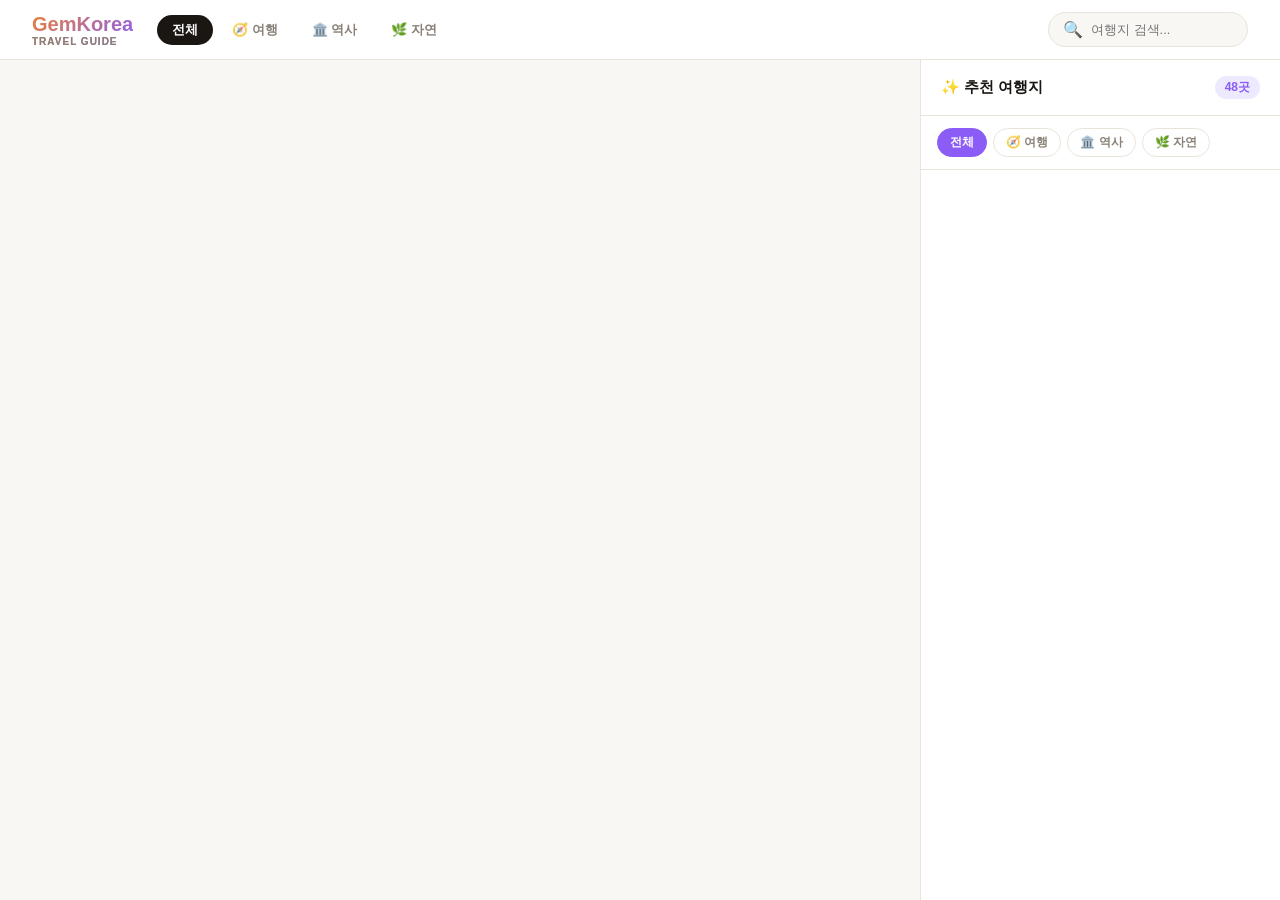
==== index.html @ 758a2bd3 "초기설정" ====
<!DOCTYPE html>
<html lang="ko">
<head>
<meta charset="UTF-8">
<meta name="viewport" content="width=device-width, initial-scale=1.0">
<title>GemKorea — 대한민국 여행 지도</title>
<script type="text/javascript" src="https://oapi.map.naver.com/openapi/v3/maps.js?ncpKeyId=y60jsyh564"></script>
<style>
  :root {
    --bg: #f9f7f4;
    --surface: #ffffff;
    --border: #e8e4dc;
    --text: #1a1612;
    --muted: #8a8278;
    --travel: #e8813a;
    --history: #7c5c3a;
    --nature: #4a8c5c;
    --gem: #8b5cf6;
    --gem-soft: #ede9fe;
  }
  * { margin:0; padding:0; box-sizing:border-box; }
  body { font-family: -apple-system, 'Malgun Gothic', sans-serif; background:var(--bg); color:var(--text); }

  header {
    background:var(--surface); border-bottom:1px solid var(--border);
    padding:0 32px; position:sticky; top:0; z-index:100;
    display:flex; align-items:center; height:60px; gap:24px;
  }
  .logo { font-size:20px; font-weight:900; background:linear-gradient(135deg,#e8813a,#8b5cf6); -webkit-background-clip:text; -webkit-text-fill-color:transparent; flex-shrink:0; }
  .logo span { font-size:10px; color:var(--muted); -webkit-text-fill-color:var(--muted); display:block; letter-spacing:1px; }

  nav { display:flex; gap:4px; }
  .nav-btn { padding:5px 14px; border-radius:20px; border:1px solid transparent; background:none; font-size:13px; font-weight:600; cursor:pointer; color:var(--muted); transition:all 0.15s; }
  .nav-btn:hover { background:var(--bg); color:var(--text); }
  .nav-btn.active { background:var(--text); color:#fff; }

  .search-box { margin-left:auto; display:flex; align-items:center; gap:8px; background:var(--bg); border:1px solid var(--border); border-radius:24px; padding:7px 14px; width:200px; }
  .search-box input { border:none; background:none; outline:none; font-size:13px; width:100%; color:var(--text); }

  .main { display:grid; grid-template-columns:1fr 360px; height:calc(100vh - 60px); }

  /* 지도 */
  #naver-map { width:100%; height:100%; }

  /* 오른쪽 패널 */
  .side-panel { background:var(--surface); border-left:1px solid var(--border); display:flex; flex-direction:column; overflow:hidden; }

  .panel-header { padding:16px 20px; border-bottom:1px solid var(--border); display:flex; align-items:center; justify-content:space-between; flex-shrink:0; }
  .panel-header h3 { font-size:15px; font-weight:900; }
  .count-badge { background:var(--gem-soft); color:var(--gem); font-size:12px; font-weight:700; padding:3px 10px; border-radius:20px; }

  .filter-bar { padding:12px 16px; display:flex; gap:6px; flex-wrap:wrap; border-bottom:1px solid var(--border); flex-shrink:0; }
  .filter-btn { padding:5px 12px; border-radius:20px; border:1px solid var(--border); background:var(--surface); font-size:12px; font-weight:600; cursor:pointer; color:var(--muted); transition:all 0.15s; }
  .filter-btn:hover { border-color:var(--gem); color:var(--gem); }
  .filter-btn.active { background:var(--gem); color:#fff; border-color:var(--gem); }
  .filter-btn.travel.active { background:var(--travel); border-color:var(--travel); }
  .filter-btn.history.active { background:var(--history); border-color:var(--history); }
  .filter-btn.nature.active { background:var(--nature); border-color:var(--nature); }

  .cards-list { overflow-y:auto; flex:1; padding:12px; display:flex; flex-direction:column; gap:10px; }

  .card { background:var(--bg); border:1px solid var(--border); border-radius:12px; padding:12px 14px; cursor:pointer; transition:all 0.15s; display:flex; gap:12px; align-items:flex-start; }
  .card:hover, .card.active { border-color:var(--gem); background:#faf8ff; }
  .card-emoji { font-size:28px; flex-shrink:0; }
  .card-body { flex:1; min-width:0; }
  .card-top { display:flex; align-items:center; gap:6px; margin-bottom:3px; }
  .card-title { font-size:14px; font-weight:900; }
  .card-region { font-size:11px; color:var(--muted); }
  .card-desc { font-size:12px; color:var(--muted); line-height:1.5; margin-bottom:6px; white-space:nowrap; overflow:hidden; text-overflow:ellipsis; }
  .card-tags { display:flex; gap:3px; flex-wrap:wrap; }
  .card-tag { font-size:10px; padding:1px 6px; border-radius:6px; background:var(--surface); color:var(--muted); border:1px solid var(--border); }
  .badge { font-size:10px; font-weight:700; padding:2px 7px; border-radius:8px; }
  .badge.travel { background:rgba(232,129,58,0.15); color:var(--travel); }
  .badge.history { background:rgba(124,92,58,0.15); color:var(--history); }
  .badge.nature { background:rgba(74,140,92,0.15); color:var(--nature); }

  /* 지도 정보창 */
  .map-info { position:absolute; bottom:32px; left:32px; background:var(--surface); border-radius:16px; padding:16px 20px; box-shadow:0 8px 32px rgba(0,0,0,0.15); max-width:300px; z-index:10; display:none; }
  .map-info.show { display:block; }
  .map-info-title { font-size:17px; font-weight:900; margin-bottom:4px; }
  .map-info-region { font-size:12px; color:var(--muted); margin-bottom:8px; }
  .map-info-desc { font-size:13px; line-height:1.6; color:var(--muted); margin-bottom:10px; }
  .map-info-tags { display:flex; gap:4px; flex-wrap:wrap; }
  .map-info-close { position:absolute; top:10px; right:12px; background:none; border:none; font-size:18px; cursor:pointer; color:var(--muted); }
</style>
</head>
<body>

<header>
  <div class="logo">GemKorea <span>TRAVEL GUIDE</span></div>
  <nav>
    <button class="nav-btn active" onclick="filterType('all',this)">전체</button>
    <button class="nav-btn" onclick="filterType('travel',this)">🧭 여행</button>
    <button class="nav-btn" onclick="filterType('history',this)">🏛️ 역사</button>
    <button class="nav-btn" onclick="filterType('nature',this)">🌿 자연</button>
  </nav>
  <div class="search-box">
    <span>🔍</span>
    <input type="text" placeholder="여행지 검색..." oninput="searchPlaces(this.value)">
  </div>
</header>

<div class="main">
  <div style="position:relative;">
    <div id="naver-map"></div>
    <!-- 지도 클릭 정보창 -->
    <div class="map-info" id="map-info">
      <button class="map-info-close" onclick="closeMapInfo()">✕</button>
      <div class="map-info-title" id="info-title"></div>
      <div class="map-info-region" id="info-region"></div>
      <div class="map-info-desc" id="info-desc"></div>
      <div class="map-info-tags" id="info-tags"></div>
    </div>
  </div>

  <div class="side-panel">
    <div class="panel-header">
      <h3>✨ 추천 여행지</h3>
      <span class="count-badge" id="count-badge">0곳</span>
    </div>
    <div class="filter-bar">
      <button class="filter-btn active" onclick="filterType('all',this)">전체</button>
      <button class="filter-btn travel" onclick="filterType('travel',this)">🧭 여행</button>
      <button class="filter-btn history" onclick="filterType('history',this)">🏛️ 역사</button>
      <button class="filter-btn nature" onclick="filterType('nature',this)">🌿 자연</button>
    </div>
    <div class="cards-list" id="cards-list"></div>
  </div>
</div>

<script>
const PLACES = [
  { id:1,  name:'경복궁',        region:'서울', cat:'history', emoji:'🏯', lat:37.5796, lng:126.9770, desc:'조선 왕조의 정궁. 광화문·근정전·경회루가 있는 서울 대표 역사 명소', tags:['궁궐','조선','야경'] },
  { id:2,  name:'북촌 한옥마을', region:'서울', cat:'history', emoji:'🏘️', lat:37.5826, lng:126.9832, desc:'600년 역사의 한옥 골목. 서울 한복판에서 만나는 전통의 미', tags:['한옥','전통','골목'] },
  { id:3,  name:'남산서울타워',  region:'서울', cat:'travel',  emoji:'🗼', lat:37.5512, lng:126.9882, desc:'서울 전경이 한눈에. 야경과 일몰이 아름다운 서울 랜드마크', tags:['야경','전망','데이트'] },
  { id:4,  name:'창덕궁 후원',   region:'서울', cat:'nature',  emoji:'🌳', lat:37.5828, lng:126.9910, desc:'조선 왕실의 비밀 정원. 자연과 건축이 어우러진 유네스코 세계유산', tags:['정원','유네스코','숲'] },
  { id:5,  name:'인사동',        region:'서울', cat:'travel',  emoji:'🎨', lat:37.5742, lng:126.9858, desc:'전통 공예품·갤러리·찻집이 모인 문화 거리', tags:['문화','공예','골목'] },
  { id:6,  name:'수원 화성',     region:'경기', cat:'history', emoji:'🏰', lat:37.2857, lng:127.0135, desc:'조선시대 정조가 쌓은 유네스코 세계유산 성곽', tags:['성곽','유네스코','야경'] },
  { id:7,  name:'남이섬',        region:'경기', cat:'nature',  emoji:'🍁', lat:37.7919, lng:127.5254, desc:'사계절 다른 풍경의 섬. 자전거로 한 바퀴 돌며 힐링', tags:['섬','자연','자전거'] },
  { id:8,  name:'강릉 경포대',   region:'강원', cat:'travel',  emoji:'🌊', lat:37.7969, lng:128.9000, desc:'동해 바다와 호수가 만나는 절경. 일출 명소', tags:['바다','일출','해변'] },
  { id:9,  name:'속초 아바이마을', region:'강원', cat:'travel', emoji:'🐟', lat:38.2057, lng:128.5919, desc:'실향민 정착지의 독특한 감성. 오징어순대로 유명', tags:['항구','맛집','역사'] },
  { id:10, name:'설악산',        region:'강원', cat:'nature',  emoji:'⛰️', lat:38.1196, lng:128.4656, desc:'대한민국 최고의 산. 단풍과 설경이 압도적', tags:['산','단풍','등산'] },
  { id:11, name:'공주 공산성',   region:'충청', cat:'history', emoji:'🏯', lat:36.4600, lng:127.1128, desc:'백제의 숨결이 살아있는 산성. 금강을 내려다보는 전경', tags:['백제','산성','야경'] },
  { id:12, name:'부여 낙화암',   region:'충청', cat:'history', emoji:'🌸', lat:36.3019, lng:126.9199, desc:'백제 멸망의 전설이 깃든 절벽. 백마강과 어우러진 비극의 미', tags:['백제','역사','강변'] },
  { id:13, name:'전주 한옥마을', region:'전라', cat:'history', emoji:'🏘️', lat:35.8153, lng:127.1532, desc:'700여 채의 한옥이 모인 대한민국 최대 한옥 군락', tags:['한옥','전통','맛집'] },
  { id:14, name:'순천만 국가정원', region:'전라', cat:'nature', emoji:'🌿', lat:34.9012, lng:127.4886, desc:'세계 5대 연안습지. 갈대밭과 철새가 어우러짐', tags:['습지','자연','갈대'] },
  { id:15, name:'담양 죽녹원',   region:'전라', cat:'nature',  emoji:'🎋', lat:35.3248, lng:126.9882, desc:'울창한 대나무 숲 산책로. 초록빛 터널 속을 걷는 경험', tags:['대나무','산책','숲'] },
  { id:16, name:'경주 불국사',   region:'경상', cat:'history', emoji:'⛩️', lat:35.7900, lng:129.3316, desc:'신라 최고의 불교 건축물. 유네스코 세계유산', tags:['신라','유네스코','불교'] },
  { id:17, name:'경주 첨성대',   region:'경상', cat:'history', emoji:'🌙', lat:35.8350, lng:129.2194, desc:'동양 최고(最古)의 천문대. 신라의 과학 수준을 보여줌', tags:['신라','별','천문'] },
  { id:18, name:'안동 하회마을', region:'경상', cat:'history', emoji:'🏡', lat:36.5391, lng:128.5195, desc:'600년 전통의 양반 마을. 유네스코 세계유산', tags:['양반','마을','유네스코'] },
  { id:19, name:'부산 감천문화마을', region:'경상', cat:'travel', emoji:'🎨', lat:35.0979, lng:129.0104, desc:'산비탈의 알록달록 마을. 한국의 마추픽추', tags:['마을','벽화','뷰'] },
  { id:20, name:'해운대 해수욕장', region:'경상', cat:'travel', emoji:'🏖️', lat:35.1588, lng:129.1604, desc:'대한민국 최대 해수욕장. 마린시티 야경과 함께', tags:['해변','야경','여름'] },
  { id:21, name:'한라산',        region:'제주', cat:'nature',  emoji:'🌋', lat:33.3617, lng:126.5292, desc:'대한민국 최고봉. 계절마다 다른 얼굴', tags:['산','등산','유네스코'] },
  { id:22, name:'성산일출봉',    region:'제주', cat:'nature',  emoji:'🌅', lat:33.4581, lng:126.9425, desc:'바다에서 솟아오른 기암절벽. 일출 명소', tags:['일출','해안','유네스코'] },
  { id:23, name:'협재해수욕장',  region:'제주', cat:'travel',  emoji:'🏝️', lat:33.3940, lng:126.2394, desc:'에메랄드빛 바다. 제주 서쪽 대표 해변', tags:['해변','에메랄드','여름'] },
  { id:24, name:'올레길',        region:'제주', cat:'nature',  emoji:'🚶', lat:33.2500, lng:126.5600, desc:'제주 해안을 따라 걷는 도보 여행길 437km', tags:['걷기','해안','힐링'] },

  // 서울 추가
  { id:25, name:'덕수궁 돌담길',  region:'서울', cat:'history', emoji:'🍂', lat:37.5657, lng:126.9749, desc:'가을이면 단풍으로 물드는 아름다운 돌담 산책로. 대한제국의 흔적', tags:['산책','단풍','궁궐'] },
  { id:26, name:'서울 성곽길',    region:'서울', cat:'history', emoji:'🧱', lat:37.5827, lng:126.9943, desc:'조선 한양 도성을 따라 걷는 둘레길. 낙산·인왕산·남산 구간', tags:['성곽','둘레길','야경'] },
  { id:27, name:'광화문 광장',    region:'서울', cat:'history', emoji:'🏛️', lat:37.5759, lng:126.9769, desc:'이순신·세종대왕 동상이 있는 서울의 심장부', tags:['광장','역사','랜드마크'] },

  // 경기 추가
  { id:28, name:'남한산성',       region:'경기', cat:'history', emoji:'🏰', lat:37.4794, lng:127.1761, desc:'병자호란의 역사가 담긴 산성. 유네스코 세계유산. 숲길이 아름다움', tags:['성곽','유네스코','역사'] },
  { id:29, name:'양평 두물머리',  region:'경기', cat:'nature',  emoji:'🌅', lat:37.5298, lng:127.3618, desc:'북한강과 남한강이 만나는 지점. 물안개와 일출이 장관', tags:['일출','강','사진명소'] },
  { id:30, name:'용인 한국민속촌',region:'경기', cat:'history', emoji:'🏡', lat:37.2394, lng:127.1218, desc:'조선시대 생활상을 재현한 민속 테마파크. 전통 공예 체험 가능', tags:['전통','조선','체험'] },

  // 강원 추가
  { id:31, name:'평창 오대산',    region:'강원', cat:'nature',  emoji:'🌲', lat:37.7947, lng:128.5437, desc:'월정사 전나무숲길이 유명. 겨울 설경이 압도적인 국립공원', tags:['숲','사찰','설경'] },
  { id:32, name:'삼척 환선굴',    region:'강원', cat:'nature',  emoji:'🕳️', lat:37.1878, lng:129.0203, desc:'국내 최대 석회암 동굴. 억만 년의 신비를 간직한 지하 세계', tags:['동굴','신비','자연'] },
  { id:33, name:'강화도',         region:'경기', cat:'history', emoji:'⛩️', lat:37.7469, lng:126.4875, desc:'단군이 하늘에 제사를 지낸 마니산. 고려 팔만대장경 보존지. 역사의 섬', tags:['단군','역사','섬'] },

  // 충청 추가
  { id:34, name:'단양 도담삼봉',  region:'충청', cat:'nature',  emoji:'🪨', lat:36.9851, lng:128.3624, desc:'남한강 한가운데 솟아오른 기암삼봉. 퇴계 이황이 사랑한 절경', tags:['기암','강','퇴계'] },
  { id:35, name:'충주 수안보온천', region:'충청', cat:'travel',  emoji:'♨️', lat:36.8234, lng:128.0978, desc:'한국 최초의 자연 온천. 알칼리성 약알칼리 온천수로 유명', tags:['온천','힐링','휴식'] },
  { id:36, name:'해인사 장경판전', region:'경상', cat:'history', emoji:'📚', lat:35.7998, lng:128.1054, desc:'팔만대장경을 보관하는 고려시대 건물. 과학적 설계로 800년간 보존', tags:['팔만대장경','고려','유네스코'] },

  // 전라 추가
  { id:37, name:'보성 녹차밭',    region:'전라', cat:'nature',  emoji:'🍵', lat:34.7720, lng:127.0804, desc:'끝없이 펼쳐지는 초록 녹차밭. 새벽 안개 속 풍경이 몽환적', tags:['녹차','안개','힐링'] },
  { id:38, name:'고창 선운사',    region:'전라', cat:'nature',  emoji:'🌸', lat:35.4792, lng:126.5867, desc:'봄이면 동백꽃이 붉게 물드는 천년 고찰. 선운산 도립공원 안', tags:['사찰','동백','천년'] },
  { id:39, name:'여수 돌산도',    region:'전라', cat:'travel',  emoji:'🌉', lat:34.7604, lng:127.6622, desc:'돌산대교 야경과 거북선대교가 아름다운 항구 도시', tags:['야경','항구','다리'] },
  { id:40, name:'진도 운림산방',  region:'전라', cat:'history', emoji:'🎨', lat:34.4281, lng:126.2826, desc:'조선 최고의 화가 소치 허련의 화실. 연못과 배롱나무가 아름다운 정원', tags:['화가','정원','전통'] },

  // 경상 추가
  { id:41, name:'양동마을',       region:'경상', cat:'history', emoji:'🏡', lat:35.9156, lng:129.2225, desc:'500년 된 경주 손씨·여강 이씨 씨족마을. 하회마을과 함께 유네스코 세계유산', tags:['한옥','유네스코','씨족마을'] },
  { id:42, name:'통영 한산도',    region:'경상', cat:'history', emoji:'⚓', lat:34.8219, lng:128.4819, desc:'이순신 장군이 왜군을 물리친 한산대첩의 현장. 제승당이 있는 섬', tags:['이순신','임진왜란','역사'] },
  { id:43, name:'밀양 얼음골',    region:'경상', cat:'nature',  emoji:'❄️', lat:35.5392, lng:128.9726, desc:'여름에 얼음이 어는 신비의 계곡. 천연기념물', tags:['얼음','신비','여름'] },
  { id:44, name:'군위 사유원',    region:'경상', cat:'nature',  emoji:'🌿', lat:36.2312, lng:128.6923, desc:'자연 속 예술 공간. 수목원·조각·건축이 하나로 어우러진 힐링 명소', tags:['수목원','예술','힐링'] },
  { id:45, name:'고성 공룡발자국', region:'경상', cat:'history', emoji:'🦕', lat:34.9778, lng:128.3219, desc:'세계 최대 공룡발자국 화석 산지. 1억 년 전 공룡의 흔적', tags:['공룡','화석','신비'] },

  // 제주 추가
  { id:46, name:'우도',           region:'제주', cat:'travel',  emoji:'🏝️', lat:33.5016, lng:126.9516, desc:'소가 누운 모습을 닮은 제주 부속섬. 땅콩아이스크림과 에메랄드 바다', tags:['섬','바다','자전거'] },
  { id:47, name:'산방산',         region:'제주', cat:'nature',  emoji:'🌋', lat:33.2403, lng:126.3133, desc:'바다 위로 솟은 종 모양의 화산. 용머리해안과 함께 절경', tags:['화산','바다','절경'] },
  { id:48, name:'비자림',         region:'제주', cat:'nature',  emoji:'🌲', lat:33.4916, lng:126.8094, desc:'500~800년 된 비자나무 2800그루. 신비로운 숲 터널', tags:['숲','비자나무','산책'] },
];

let currentType = 'all';
let searchQuery = '';
let map, markers = [], activeCard = null;

const catColor = { travel:'#e8813a', history:'#7c5c3a', nature:'#4a8c5c' };
const catLabel = { travel:'여행', history:'역사', nature:'자연' };

// 네이버 지도 초기화
window.onload = function() {
  try {
    if (typeof naver !== 'undefined' && naver.maps) {
      map = new naver.maps.Map('naver-map', {
        center: new naver.maps.LatLng(36.3, 127.8),
        zoom: 7,
        mapTypeId: naver.maps.MapTypeId.NORMAL
      });
    }
  } catch(e) {
    console.log('지도 로딩 실패:', e);
  }
  renderAll();
};

function renderAll() {
  clearMarkers();
  const filtered = getFiltered();
  document.getElementById('count-badge').textContent = filtered.length + '곳';
  renderMarkers(filtered);
  renderCards(filtered);
}

function getFiltered() {
  return PLACES.filter(p => {
    const t = currentType === 'all' || p.cat === currentType;
    const s = !searchQuery || p.name.includes(searchQuery) || p.desc.includes(searchQuery);
    return t && s;
  });
}

function renderMarkers(places) {
  places.forEach(p => {
    const marker = new naver.maps.Marker({
      position: new naver.maps.LatLng(p.lat, p.lng),
      map: map,
      title: p.name,
      icon: {
        content: `<div style="background:${catColor[p.cat]};color:#fff;padding:4px 10px;border-radius:20px;font-size:12px;font-weight:700;white-space:nowrap;box-shadow:0 2px 8px rgba(0,0,0,0.2)">${p.emoji} ${p.name}</div>`,
        anchor: new naver.maps.Point(40, 16)
      }
    });
    naver.maps.Event.addListener(marker, 'click', () => showMapInfo(p));
    markers.push(marker);
  });
}

function clearMarkers() {
  markers.forEach(m => m.setMap(null));
  markers = [];
}

function showMapInfo(p) {
  document.getElementById('info-title').textContent = p.emoji + ' ' + p.name;
  document.getElementById('info-region').textContent = '📍 ' + p.region + ' · ' + catLabel[p.cat];
  document.getElementById('info-desc').textContent = p.desc;
  document.getElementById('info-tags').innerHTML = p.tags.map(t => `<span class="card-tag">#${t}</span>`).join('');
  document.getElementById('map-info').classList.add('show');
  if (map && naver && naver.maps) {
    map.panTo(new naver.maps.LatLng(p.lat, p.lng));
  }
  highlightCard(p.id);
}

function closeMapInfo() {
  document.getElementById('map-info').classList.remove('show');
}

function highlightCard(id) {
  document.querySelectorAll('.card').forEach(c => c.classList.remove('active'));
  const el = document.getElementById('card-' + id);
  if (el) { el.classList.add('active'); el.scrollIntoView({behavior:'smooth', block:'nearest'}); }
}

function renderCards(places) {
  const list = document.getElementById('cards-list');
  if (!places.length) { list.innerHTML = '<div style="text-align:center;padding:40px;color:var(--muted)">🗺️ 해당하는 여행지가 없어요</div>'; return; }
  list.innerHTML = places.map(p => `
    <div class="card" id="card-${p.id}" onclick="focusPlace(${p.id})">
      <div class="card-emoji">${p.emoji}</div>
      <div class="card-body">
        <div class="card-top">
          <div class="card-title">${p.name}</div>
          <span class="badge ${p.cat}">${catLabel[p.cat]}</span>
        </div>
        <div class="card-region">📍 ${p.region}</div>
        <div class="card-desc">${p.desc}</div>
        <div class="card-tags">${p.tags.map(t=>`<span class="card-tag">#${t}</span>`).join('')}</div>
      </div>
    </div>`).join('');
}

function focusPlace(id) {
  const p = PLACES.find(x => x.id === id);
  if (p) showMapInfo(p);
}

function filterType(type, el) {
  currentType = type;
  document.querySelectorAll('.nav-btn, .filter-btn').forEach(b => b.classList.remove('active'));
  document.querySelectorAll('.nav-btn, .filter-btn').forEach(b => {
    if ((type==='all' && b.textContent.trim()==='전체') || b.classList.contains(type)) b.classList.add('active');
  });
  el.classList.add('active');
  renderAll();
}

function searchPlaces(q) {
  searchQuery = q.trim();
  renderAll();
}
</script>
</body>
</html>
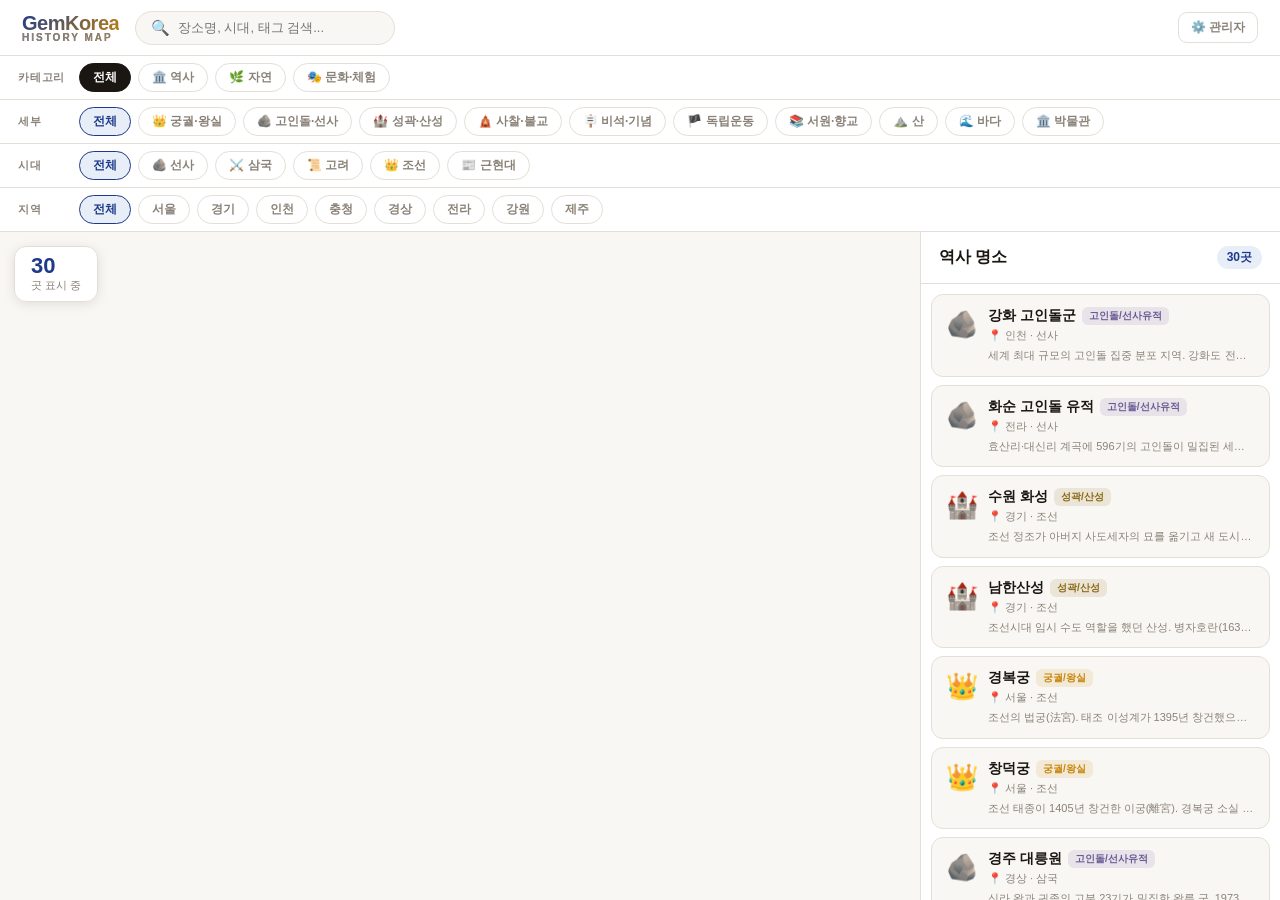
==== commit e7bfe48c: "feat: 역사 여행 지도 전면 개편 - 지도 마커 필터 4단계 (카테고리/세부/시대/지역) 추가 - 마커 클릭 카드 개선 (설명/시대/주소/출처/숏츠버튼) - 관리자 대시보드 및" ====
--- a/index.html
+++ b/index.html
@@ -3,316 +3,474 @@
 <head>
 <meta charset="UTF-8">
 <meta name="viewport" content="width=device-width, initial-scale=1.0">
-<title>GemKorea — 대한민국 여행 지도</title>
-<script type="text/javascript" src="https://oapi.map.naver.com/openapi/v3/maps.js?ncpKeyId=y60jsyh564"></script>
+<title>GemKorea — 대한민국 역사 여행 지도</title>
+<script src="https://oapi.map.naver.com/openapi/v3/maps.js?ncpKeyId=y60jsyh564"></script>
 <style>
-  :root {
-    --bg: #f9f7f4;
-    --surface: #ffffff;
-    --border: #e8e4dc;
-    --text: #1a1612;
-    --muted: #8a8278;
-    --travel: #e8813a;
-    --history: #7c5c3a;
-    --nature: #4a8c5c;
-    --gem: #8b5cf6;
-    --gem-soft: #ede9fe;
-  }
-  * { margin:0; padding:0; box-sizing:border-box; }
-  body { font-family: -apple-system, 'Malgun Gothic', sans-serif; background:var(--bg); color:var(--text); }
-
-  header {
-    background:var(--surface); border-bottom:1px solid var(--border);
-    padding:0 32px; position:sticky; top:0; z-index:100;
-    display:flex; align-items:center; height:60px; gap:24px;
-  }
-  .logo { font-size:20px; font-weight:900; background:linear-gradient(135deg,#e8813a,#8b5cf6); -webkit-background-clip:text; -webkit-text-fill-color:transparent; flex-shrink:0; }
-  .logo span { font-size:10px; color:var(--muted); -webkit-text-fill-color:var(--muted); display:block; letter-spacing:1px; }
-
-  nav { display:flex; gap:4px; }
-  .nav-btn { padding:5px 14px; border-radius:20px; border:1px solid transparent; background:none; font-size:13px; font-weight:600; cursor:pointer; color:var(--muted); transition:all 0.15s; }
-  .nav-btn:hover { background:var(--bg); color:var(--text); }
-  .nav-btn.active { background:var(--text); color:#fff; }
-
-  .search-box { margin-left:auto; display:flex; align-items:center; gap:8px; background:var(--bg); border:1px solid var(--border); border-radius:24px; padding:7px 14px; width:200px; }
-  .search-box input { border:none; background:none; outline:none; font-size:13px; width:100%; color:var(--text); }
-
-  .main { display:grid; grid-template-columns:1fr 360px; height:calc(100vh - 60px); }
-
-  /* 지도 */
-  #naver-map { width:100%; height:100%; }
-
-  /* 오른쪽 패널 */
-  .side-panel { background:var(--surface); border-left:1px solid var(--border); display:flex; flex-direction:column; overflow:hidden; }
-
-  .panel-header { padding:16px 20px; border-bottom:1px solid var(--border); display:flex; align-items:center; justify-content:space-between; flex-shrink:0; }
-  .panel-header h3 { font-size:15px; font-weight:900; }
-  .count-badge { background:var(--gem-soft); color:var(--gem); font-size:12px; font-weight:700; padding:3px 10px; border-radius:20px; }
-
-  .filter-bar { padding:12px 16px; display:flex; gap:6px; flex-wrap:wrap; border-bottom:1px solid var(--border); flex-shrink:0; }
-  .filter-btn { padding:5px 12px; border-radius:20px; border:1px solid var(--border); background:var(--surface); font-size:12px; font-weight:600; cursor:pointer; color:var(--muted); transition:all 0.15s; }
-  .filter-btn:hover { border-color:var(--gem); color:var(--gem); }
-  .filter-btn.active { background:var(--gem); color:#fff; border-color:var(--gem); }
-  .filter-btn.travel.active { background:var(--travel); border-color:var(--travel); }
-  .filter-btn.history.active { background:var(--history); border-color:var(--history); }
-  .filter-btn.nature.active { background:var(--nature); border-color:var(--nature); }
-
-  .cards-list { overflow-y:auto; flex:1; padding:12px; display:flex; flex-direction:column; gap:10px; }
-
-  .card { background:var(--bg); border:1px solid var(--border); border-radius:12px; padding:12px 14px; cursor:pointer; transition:all 0.15s; display:flex; gap:12px; align-items:flex-start; }
-  .card:hover, .card.active { border-color:var(--gem); background:#faf8ff; }
-  .card-emoji { font-size:28px; flex-shrink:0; }
-  .card-body { flex:1; min-width:0; }
-  .card-top { display:flex; align-items:center; gap:6px; margin-bottom:3px; }
-  .card-title { font-size:14px; font-weight:900; }
-  .card-region { font-size:11px; color:var(--muted); }
-  .card-desc { font-size:12px; color:var(--muted); line-height:1.5; margin-bottom:6px; white-space:nowrap; overflow:hidden; text-overflow:ellipsis; }
-  .card-tags { display:flex; gap:3px; flex-wrap:wrap; }
-  .card-tag { font-size:10px; padding:1px 6px; border-radius:6px; background:var(--surface); color:var(--muted); border:1px solid var(--border); }
-  .badge { font-size:10px; font-weight:700; padding:2px 7px; border-radius:8px; }
-  .badge.travel { background:rgba(232,129,58,0.15); color:var(--travel); }
-  .badge.history { background:rgba(124,92,58,0.15); color:var(--history); }
-  .badge.nature { background:rgba(74,140,92,0.15); color:var(--nature); }
-
-  /* 지도 정보창 */
-  .map-info { position:absolute; bottom:32px; left:32px; background:var(--surface); border-radius:16px; padding:16px 20px; box-shadow:0 8px 32px rgba(0,0,0,0.15); max-width:300px; z-index:10; display:none; }
-  .map-info.show { display:block; }
-  .map-info-title { font-size:17px; font-weight:900; margin-bottom:4px; }
-  .map-info-region { font-size:12px; color:var(--muted); margin-bottom:8px; }
-  .map-info-desc { font-size:13px; line-height:1.6; color:var(--muted); margin-bottom:10px; }
-  .map-info-tags { display:flex; gap:4px; flex-wrap:wrap; }
-  .map-info-close { position:absolute; top:10px; right:12px; background:none; border:none; font-size:18px; cursor:pointer; color:var(--muted); }
+:root {
+  --bg:#f9f7f4; --surface:#fff; --border:#e4dfd6;
+  --text:#1a1612; --muted:#8a8278;
+
+  /* GemKorea 새 브랜드 컬러 */
+  --gem:#1e3a8a;        /* 딥 네이비 (한국 쪽빛) */
+  --gem-soft:#e8eef8;
+  --gold:#c8860a;       /* 앰버 골드 */
+  --gold-soft:#fef3e0;
+  --brown:#7c5c3a;
+  --brown-soft:#f5ede4;
+  --green:#4a8c5c;
+  --green-soft:#e8f5ee;
+  --red:#c0392b;
+  --red-soft:#fdf0ee;
+}
+*{margin:0;padding:0;box-sizing:border-box;}
+body{font-family:-apple-system,'Malgun Gothic',sans-serif;background:var(--bg);color:var(--text);font-size:15px;height:100vh;display:flex;flex-direction:column;overflow:hidden;}
+
+/* ── 헤더 ── */
+header{
+  background:var(--surface);border-bottom:1.5px solid var(--border);
+  padding:0 22px;z-index:300;flex-shrink:0;
+  display:flex;align-items:center;height:56px;gap:16px;
+}
+.logo{
+  font-size:20px;font-weight:900;letter-spacing:-.5px;
+  background:linear-gradient(135deg,#1e3a8a,#c8860a);
+  -webkit-background-clip:text;-webkit-text-fill-color:transparent;
+  flex-shrink:0;
+}
+.logo small{font-size:10px;-webkit-text-fill-color:var(--muted);display:block;letter-spacing:2px;margin-top:-3px;}
+.search-wrap{
+  display:flex;align-items:center;gap:8px;
+  background:var(--bg);border:1.5px solid var(--border);border-radius:22px;
+  padding:7px 15px;flex:1;max-width:260px;
+}
+.search-wrap input{border:none;background:none;outline:none;font-size:13px;width:100%;color:var(--text);}
+.admin-link{
+  font-size:12px;color:var(--muted);text-decoration:none;
+  padding:6px 12px;border:1.5px solid var(--border);border-radius:9px;
+  margin-left:auto;flex-shrink:0;background:var(--surface);font-weight:600;
+}
+.admin-link:hover{color:var(--gem);border-color:var(--gem);}
+
+/* ── 필터 영역 ── */
+.filter-area{
+  background:var(--surface);border-bottom:1.5px solid var(--border);
+  flex-shrink:0;z-index:200;
+}
+.filter-row{
+  display:flex;align-items:center;gap:7px;
+  padding:7px 18px;border-bottom:1px solid var(--border);
+  flex-wrap:wrap;min-height:42px;
+}
+.filter-row:last-child{border-bottom:none;}
+.filter-label{
+  font-size:11px;font-weight:800;color:var(--muted);
+  text-transform:uppercase;letter-spacing:.8px;white-space:nowrap;
+  min-width:54px;flex-shrink:0;
+}
+.f-btn{
+  padding:5px 13px;border-radius:16px;
+  border:1.5px solid var(--border);background:var(--surface);
+  font-size:12px;font-weight:600;cursor:pointer;color:var(--muted);
+  transition:all .15s;white-space:nowrap;flex-shrink:0;
+}
+.f-btn:hover{border-color:var(--gem);color:var(--gem);}
+.f-btn.act-all    {background:var(--text);color:#fff;border-color:var(--text);}
+.f-btn.act-history{background:var(--brown);color:#fff;border-color:var(--brown);}
+.f-btn.act-nature {background:var(--green);color:#fff;border-color:var(--green);}
+.f-btn.act-culture{background:var(--gem);color:#fff;border-color:var(--gem);}
+.f-btn.act{background:var(--gem-soft);color:var(--gem);border-color:var(--gem);}
+
+/* ── 메인 레이아웃 ── */
+.main{display:grid;grid-template-columns:1fr 360px;flex:1;min-height:0;overflow:hidden;}
+
+/* ── 지도 ── */
+#naver-map{width:100%;height:100%;min-height:400px;}
+
+/* ── 마커 카운터 ── */
+.map-counter{
+  position:absolute;top:14px;left:14px;z-index:50;
+  background:rgba(255,255,255,.97);border:1.5px solid var(--border);
+  border-radius:12px;padding:8px 16px;box-shadow:0 2px 12px rgba(0,0,0,.1);
+}
+.mc-num{font-size:22px;font-weight:900;color:var(--gem);line-height:1;}
+.mc-lbl{font-size:11px;color:var(--muted);margin-top:1px;}
+
+/* ── 팝업 카드 ── */
+.popup{
+  position:absolute;bottom:18px;left:18px;
+  width:340px;background:var(--surface);
+  border:1.5px solid var(--border);border-radius:20px;
+  padding:22px;box-shadow:0 10px 40px rgba(0,0,0,.13);
+  display:none;z-index:100;
+}
+.popup.show{display:block;}
+.popup-close{
+  position:absolute;top:14px;right:16px;
+  background:var(--bg);border:1px solid var(--border);
+  width:28px;height:28px;border-radius:50%;
+  font-size:14px;cursor:pointer;color:var(--muted);
+  display:flex;align-items:center;justify-content:center;
+}
+.popup-close:hover{color:var(--text);}
+
+.pp-badges{display:flex;align-items:center;gap:6px;flex-wrap:wrap;margin-bottom:10px;}
+.pp-badge{font-size:11px;font-weight:700;padding:3px 9px;border-radius:7px;}
+
+.pp-name{font-size:22px;font-weight:900;letter-spacing:-.5px;margin-bottom:7px;line-height:1.2;}
+.pp-desc{font-size:13px;line-height:1.7;color:#444;margin-bottom:12px;}
+
+.pp-meta{display:flex;flex-direction:column;gap:6px;margin-bottom:12px;background:var(--bg);border-radius:10px;padding:12px;}
+.pp-meta-row{display:flex;align-items:flex-start;gap:8px;font-size:12px;}
+.pp-meta-icon{width:16px;flex-shrink:0;color:var(--muted);margin-top:1px;}
+.pp-meta-val{color:var(--muted);flex:1;line-height:1.5;}
+.pp-meta-link{color:var(--gem);text-decoration:none;font-size:11px;font-weight:600;}
+.pp-meta-link:hover{text-decoration:underline;}
+
+.pp-tags{display:flex;gap:5px;flex-wrap:wrap;margin-bottom:14px;}
+.pp-tag{font-size:11px;padding:3px 9px;border-radius:7px;background:var(--bg);color:var(--muted);border:1px solid var(--border);}
+
+.pp-btns{display:flex;gap:9px;}
+.pp-btn-video{
+  flex:1;display:flex;align-items:center;justify-content:center;gap:6px;
+  padding:11px;background:#ff0000;color:#fff;border:none;
+  border-radius:11px;font-size:13px;font-weight:700;
+  cursor:pointer;text-decoration:none;transition:background .15s;
+}
+.pp-btn-video:hover{opacity:.88;}
+.pp-btn-detail{
+  flex:1;display:flex;align-items:center;justify-content:center;gap:6px;
+  padding:11px;background:var(--gem-soft);color:var(--gem);
+  border:1.5px solid rgba(30,58,138,.25);border-radius:11px;
+  font-size:13px;font-weight:700;cursor:pointer;text-decoration:none;
+  transition:all .15s;
+}
+.pp-btn-detail:hover{background:var(--gem);color:#fff;}
+.pp-no-video{
+  width:100%;padding:10px;text-align:center;
+  font-size:12px;color:var(--muted);
+  background:var(--bg);border:1.5px solid var(--border);border-radius:11px;
+}
+
+/* ── 오른쪽 패널 ── */
+.side{background:var(--surface);border-left:1.5px solid var(--border);display:flex;flex-direction:column;overflow:hidden;height:100%;}
+.side-head{
+  padding:14px 18px;border-bottom:1.5px solid var(--border);
+  display:flex;align-items:center;justify-content:space-between;flex-shrink:0;
+}
+.side-head h3{font-size:16px;font-weight:900;}
+.side-count{
+  background:var(--gem-soft);color:var(--gem);
+  font-size:12px;font-weight:700;padding:3px 10px;border-radius:12px;
+}
+.side-list{overflow-y:auto;flex:1;padding:10px;display:flex;flex-direction:column;gap:8px;}
+
+/* ── 사이드 카드 ── */
+.scard{
+  background:var(--bg);border:1.5px solid var(--border);
+  border-radius:12px;padding:12px 14px;
+  cursor:pointer;transition:all .15s;display:flex;gap:10px;
+}
+.scard:hover,.scard.sel{border-color:var(--gem);background:var(--gem-soft);}
+.sc-icon{font-size:26px;flex-shrink:0;padding-top:2px;}
+.sc-body{flex:1;min-width:0;}
+.sc-top{display:flex;align-items:center;gap:6px;margin-bottom:3px;}
+.sc-name{font-size:14px;font-weight:900;}
+.sc-badge{font-size:10px;font-weight:700;padding:2px 7px;border-radius:6px;}
+.sc-meta{font-size:11px;color:var(--muted);margin-bottom:4px;}
+.sc-desc{font-size:11px;color:var(--muted);line-height:1.5;white-space:nowrap;overflow:hidden;text-overflow:ellipsis;}
+.sc-video{width:7px;height:7px;border-radius:50%;background:#ff0000;flex-shrink:0;margin-top:6px;}
+
+.empty-list{text-align:center;padding:48px 20px;color:var(--muted);font-size:14px;line-height:1.8;}
 </style>
 </head>
 <body>
 
 <header>
-  <div class="logo">GemKorea <span>TRAVEL GUIDE</span></div>
-  <nav>
-    <button class="nav-btn active" onclick="filterType('all',this)">전체</button>
-    <button class="nav-btn" onclick="filterType('travel',this)">🧭 여행</button>
-    <button class="nav-btn" onclick="filterType('history',this)">🏛️ 역사</button>
-    <button class="nav-btn" onclick="filterType('nature',this)">🌿 자연</button>
-  </nav>
-  <div class="search-box">
-    <span>🔍</span>
-    <input type="text" placeholder="여행지 검색..." oninput="searchPlaces(this.value)">
-  </div>
+  <div class="logo">GemKorea<small>HISTORY MAP</small></div>
+  <div class="search-wrap">
+    <span style="color:var(--muted);font-size:15px;">🔍</span>
+    <input id="search-input" type="text" placeholder="장소명, 시대, 태그 검색...">
+  </div>
+  <a href="admin.html" class="admin-link">⚙️ 관리자</a>
 </header>
 
+<div class="filter-area">
+  <!-- 상위 카테고리 -->
+  <div class="filter-row">
+    <span class="filter-label">카테고리</span>
+    <button class="f-btn act-all"      data-main="all"       onclick="setMain(this)">전체</button>
+    <button class="f-btn"              data-main="역사"       onclick="setMain(this)">🏛️ 역사</button>
+    <button class="f-btn"              data-main="자연"       onclick="setMain(this)">🌿 자연</button>
+    <button class="f-btn"              data-main="문화/체험"  onclick="setMain(this)">🎭 문화·체험</button>
+  </div>
+  <!-- 세부 카테고리 -->
+  <div class="filter-row">
+    <span class="filter-label">세부</span>
+    <button class="f-btn act" data-sub="all"             onclick="setSub(this)">전체</button>
+    <button class="f-btn" data-sub="궁궐/왕실"           onclick="setSub(this)">👑 궁궐·왕실</button>
+    <button class="f-btn" data-sub="고인돌/선사유적"      onclick="setSub(this)">🪨 고인돌·선사</button>
+    <button class="f-btn" data-sub="성곽/산성"           onclick="setSub(this)">🏰 성곽·산성</button>
+    <button class="f-btn" data-sub="사찰/불교유산"        onclick="setSub(this)">🛕 사찰·불교</button>
+    <button class="f-btn" data-sub="비석/기념유산"        onclick="setSub(this)">🪧 비석·기념</button>
+    <button class="f-btn" data-sub="독립운동/근현대"      onclick="setSub(this)">🏴 독립운동</button>
+    <button class="f-btn" data-sub="고택/서원/향교"       onclick="setSub(this)">📚 서원·향교</button>
+    <button class="f-btn" data-sub="산"                  onclick="setSub(this)">⛰️ 산</button>
+    <button class="f-btn" data-sub="바다/해변"            onclick="setSub(this)">🌊 바다</button>
+    <button class="f-btn" data-sub="박물관"               onclick="setSub(this)">🏛️ 박물관</button>
+  </div>
+  <!-- 시대 -->
+  <div class="filter-row">
+    <span class="filter-label">시대</span>
+    <button class="f-btn act" data-era="all"    onclick="setEra(this)">전체</button>
+    <button class="f-btn" data-era="선사"        onclick="setEra(this)">🪨 선사</button>
+    <button class="f-btn" data-era="삼국"        onclick="setEra(this)">⚔️ 삼국</button>
+    <button class="f-btn" data-era="고려"        onclick="setEra(this)">📜 고려</button>
+    <button class="f-btn" data-era="조선"        onclick="setEra(this)">👑 조선</button>
+    <button class="f-btn" data-era="근현대"      onclick="setEra(this)">📰 근현대</button>
+  </div>
+  <!-- 지역 -->
+  <div class="filter-row">
+    <span class="filter-label">지역</span>
+    <button class="f-btn act" data-region="all" onclick="setRegion(this)">전체</button>
+    <button class="f-btn" data-region="서울"     onclick="setRegion(this)">서울</button>
+    <button class="f-btn" data-region="경기"     onclick="setRegion(this)">경기</button>
+    <button class="f-btn" data-region="인천"     onclick="setRegion(this)">인천</button>
+    <button class="f-btn" data-region="충청"     onclick="setRegion(this)">충청</button>
+    <button class="f-btn" data-region="경상"     onclick="setRegion(this)">경상</button>
+    <button class="f-btn" data-region="전라"     onclick="setRegion(this)">전라</button>
+    <button class="f-btn" data-region="강원"     onclick="setRegion(this)">강원</button>
+    <button class="f-btn" data-region="제주"     onclick="setRegion(this)">제주</button>
+  </div>
+</div>
+
 <div class="main">
-  <div style="position:relative;">
-    <div id="naver-map"></div>
-    <!-- 지도 클릭 정보창 -->
-    <div class="map-info" id="map-info">
-      <button class="map-info-close" onclick="closeMapInfo()">✕</button>
-      <div class="map-info-title" id="info-title"></div>
-      <div class="map-info-region" id="info-region"></div>
-      <div class="map-info-desc" id="info-desc"></div>
-      <div class="map-info-tags" id="info-tags"></div>
+  <div style="position:relative;height:100%;">
+    <div id="naver-map" style="width:100%;height:100%;"></div>
+
+    <div class="map-counter">
+      <div class="mc-num" id="visible-count">0</div>
+      <div class="mc-lbl">곳 표시 중</div>
     </div>
-  </div>
-
-  <div class="side-panel">
-    <div class="panel-header">
-      <h3>✨ 추천 여행지</h3>
-      <span class="count-badge" id="count-badge">0곳</span>
+
+    <!-- 팝업 카드 -->
+    <div class="popup" id="popup">
+      <button class="popup-close" onclick="closePopup()">✕</button>
+      <div class="pp-badges" id="pp-badges"></div>
+      <div class="pp-name" id="pp-name"></div>
+      <div class="pp-desc" id="pp-desc"></div>
+      <div class="pp-meta">
+        <div class="pp-meta-row"><span class="pp-meta-icon">🕰️</span><span class="pp-meta-val" id="pm-era"></span></div>
+        <div class="pp-meta-row"><span class="pp-meta-icon">📍</span><span class="pp-meta-val" id="pm-addr"></span></div>
+        <div class="pp-meta-row" id="pm-src-row">
+          <span class="pp-meta-icon">🔗</span><span class="pp-meta-val" id="pm-src"></span>
+        </div>
+      </div>
+      <div class="pp-tags" id="pp-tags"></div>
+      <div class="pp-btns" id="pp-btns"></div>
     </div>
-    <div class="filter-bar">
-      <button class="filter-btn active" onclick="filterType('all',this)">전체</button>
-      <button class="filter-btn travel" onclick="filterType('travel',this)">🧭 여행</button>
-      <button class="filter-btn history" onclick="filterType('history',this)">🏛️ 역사</button>
-      <button class="filter-btn nature" onclick="filterType('nature',this)">🌿 자연</button>
+  </div>
+
+  <!-- 오른쪽 패널 -->
+  <div class="side">
+    <div class="side-head">
+      <h3>역사 명소</h3>
+      <span class="side-count" id="side-count">0곳</span>
     </div>
-    <div class="cards-list" id="cards-list"></div>
+    <div class="side-list" id="side-list"></div>
   </div>
 </div>
 
 <script>
-const PLACES = [
-  { id:1,  name:'경복궁',        region:'서울', cat:'history', emoji:'🏯', lat:37.5796, lng:126.9770, desc:'조선 왕조의 정궁. 광화문·근정전·경회루가 있는 서울 대표 역사 명소', tags:['궁궐','조선','야경'] },
-  { id:2,  name:'북촌 한옥마을', region:'서울', cat:'history', emoji:'🏘️', lat:37.5826, lng:126.9832, desc:'600년 역사의 한옥 골목. 서울 한복판에서 만나는 전통의 미', tags:['한옥','전통','골목'] },
-  { id:3,  name:'남산서울타워',  region:'서울', cat:'travel',  emoji:'🗼', lat:37.5512, lng:126.9882, desc:'서울 전경이 한눈에. 야경과 일몰이 아름다운 서울 랜드마크', tags:['야경','전망','데이트'] },
-  { id:4,  name:'창덕궁 후원',   region:'서울', cat:'nature',  emoji:'🌳', lat:37.5828, lng:126.9910, desc:'조선 왕실의 비밀 정원. 자연과 건축이 어우러진 유네스코 세계유산', tags:['정원','유네스코','숲'] },
-  { id:5,  name:'인사동',        region:'서울', cat:'travel',  emoji:'🎨', lat:37.5742, lng:126.9858, desc:'전통 공예품·갤러리·찻집이 모인 문화 거리', tags:['문화','공예','골목'] },
-  { id:6,  name:'수원 화성',     region:'경기', cat:'history', emoji:'🏰', lat:37.2857, lng:127.0135, desc:'조선시대 정조가 쌓은 유네스코 세계유산 성곽', tags:['성곽','유네스코','야경'] },
-  { id:7,  name:'남이섬',        region:'경기', cat:'nature',  emoji:'🍁', lat:37.7919, lng:127.5254, desc:'사계절 다른 풍경의 섬. 자전거로 한 바퀴 돌며 힐링', tags:['섬','자연','자전거'] },
-  { id:8,  name:'강릉 경포대',   region:'강원', cat:'travel',  emoji:'🌊', lat:37.7969, lng:128.9000, desc:'동해 바다와 호수가 만나는 절경. 일출 명소', tags:['바다','일출','해변'] },
-  { id:9,  name:'속초 아바이마을', region:'강원', cat:'travel', emoji:'🐟', lat:38.2057, lng:128.5919, desc:'실향민 정착지의 독특한 감성. 오징어순대로 유명', tags:['항구','맛집','역사'] },
-  { id:10, name:'설악산',        region:'강원', cat:'nature',  emoji:'⛰️', lat:38.1196, lng:128.4656, desc:'대한민국 최고의 산. 단풍과 설경이 압도적', tags:['산','단풍','등산'] },
-  { id:11, name:'공주 공산성',   region:'충청', cat:'history', emoji:'🏯', lat:36.4600, lng:127.1128, desc:'백제의 숨결이 살아있는 산성. 금강을 내려다보는 전경', tags:['백제','산성','야경'] },
-  { id:12, name:'부여 낙화암',   region:'충청', cat:'history', emoji:'🌸', lat:36.3019, lng:126.9199, desc:'백제 멸망의 전설이 깃든 절벽. 백마강과 어우러진 비극의 미', tags:['백제','역사','강변'] },
-  { id:13, name:'전주 한옥마을', region:'전라', cat:'history', emoji:'🏘️', lat:35.8153, lng:127.1532, desc:'700여 채의 한옥이 모인 대한민국 최대 한옥 군락', tags:['한옥','전통','맛집'] },
-  { id:14, name:'순천만 국가정원', region:'전라', cat:'nature', emoji:'🌿', lat:34.9012, lng:127.4886, desc:'세계 5대 연안습지. 갈대밭과 철새가 어우러짐', tags:['습지','자연','갈대'] },
-  { id:15, name:'담양 죽녹원',   region:'전라', cat:'nature',  emoji:'🎋', lat:35.3248, lng:126.9882, desc:'울창한 대나무 숲 산책로. 초록빛 터널 속을 걷는 경험', tags:['대나무','산책','숲'] },
-  { id:16, name:'경주 불국사',   region:'경상', cat:'history', emoji:'⛩️', lat:35.7900, lng:129.3316, desc:'신라 최고의 불교 건축물. 유네스코 세계유산', tags:['신라','유네스코','불교'] },
-  { id:17, name:'경주 첨성대',   region:'경상', cat:'history', emoji:'🌙', lat:35.8350, lng:129.2194, desc:'동양 최고(最古)의 천문대. 신라의 과학 수준을 보여줌', tags:['신라','별','천문'] },
-  { id:18, name:'안동 하회마을', region:'경상', cat:'history', emoji:'🏡', lat:36.5391, lng:128.5195, desc:'600년 전통의 양반 마을. 유네스코 세계유산', tags:['양반','마을','유네스코'] },
-  { id:19, name:'부산 감천문화마을', region:'경상', cat:'travel', emoji:'🎨', lat:35.0979, lng:129.0104, desc:'산비탈의 알록달록 마을. 한국의 마추픽추', tags:['마을','벽화','뷰'] },
-  { id:20, name:'해운대 해수욕장', region:'경상', cat:'travel', emoji:'🏖️', lat:35.1588, lng:129.1604, desc:'대한민국 최대 해수욕장. 마린시티 야경과 함께', tags:['해변','야경','여름'] },
-  { id:21, name:'한라산',        region:'제주', cat:'nature',  emoji:'🌋', lat:33.3617, lng:126.5292, desc:'대한민국 최고봉. 계절마다 다른 얼굴', tags:['산','등산','유네스코'] },
-  { id:22, name:'성산일출봉',    region:'제주', cat:'nature',  emoji:'🌅', lat:33.4581, lng:126.9425, desc:'바다에서 솟아오른 기암절벽. 일출 명소', tags:['일출','해안','유네스코'] },
-  { id:23, name:'협재해수욕장',  region:'제주', cat:'travel',  emoji:'🏝️', lat:33.3940, lng:126.2394, desc:'에메랄드빛 바다. 제주 서쪽 대표 해변', tags:['해변','에메랄드','여름'] },
-  { id:24, name:'올레길',        region:'제주', cat:'nature',  emoji:'🚶', lat:33.2500, lng:126.5600, desc:'제주 해안을 따라 걷는 도보 여행길 437km', tags:['걷기','해안','힐링'] },
-
-  // 서울 추가
-  { id:25, name:'덕수궁 돌담길',  region:'서울', cat:'history', emoji:'🍂', lat:37.5657, lng:126.9749, desc:'가을이면 단풍으로 물드는 아름다운 돌담 산책로. 대한제국의 흔적', tags:['산책','단풍','궁궐'] },
-  { id:26, name:'서울 성곽길',    region:'서울', cat:'history', emoji:'🧱', lat:37.5827, lng:126.9943, desc:'조선 한양 도성을 따라 걷는 둘레길. 낙산·인왕산·남산 구간', tags:['성곽','둘레길','야경'] },
-  { id:27, name:'광화문 광장',    region:'서울', cat:'history', emoji:'🏛️', lat:37.5759, lng:126.9769, desc:'이순신·세종대왕 동상이 있는 서울의 심장부', tags:['광장','역사','랜드마크'] },
-
-  // 경기 추가
-  { id:28, name:'남한산성',       region:'경기', cat:'history', emoji:'🏰', lat:37.4794, lng:127.1761, desc:'병자호란의 역사가 담긴 산성. 유네스코 세계유산. 숲길이 아름다움', tags:['성곽','유네스코','역사'] },
-  { id:29, name:'양평 두물머리',  region:'경기', cat:'nature',  emoji:'🌅', lat:37.5298, lng:127.3618, desc:'북한강과 남한강이 만나는 지점. 물안개와 일출이 장관', tags:['일출','강','사진명소'] },
-  { id:30, name:'용인 한국민속촌',region:'경기', cat:'history', emoji:'🏡', lat:37.2394, lng:127.1218, desc:'조선시대 생활상을 재현한 민속 테마파크. 전통 공예 체험 가능', tags:['전통','조선','체험'] },
-
-  // 강원 추가
-  { id:31, name:'평창 오대산',    region:'강원', cat:'nature',  emoji:'🌲', lat:37.7947, lng:128.5437, desc:'월정사 전나무숲길이 유명. 겨울 설경이 압도적인 국립공원', tags:['숲','사찰','설경'] },
-  { id:32, name:'삼척 환선굴',    region:'강원', cat:'nature',  emoji:'🕳️', lat:37.1878, lng:129.0203, desc:'국내 최대 석회암 동굴. 억만 년의 신비를 간직한 지하 세계', tags:['동굴','신비','자연'] },
-  { id:33, name:'강화도',         region:'경기', cat:'history', emoji:'⛩️', lat:37.7469, lng:126.4875, desc:'단군이 하늘에 제사를 지낸 마니산. 고려 팔만대장경 보존지. 역사의 섬', tags:['단군','역사','섬'] },
-
-  // 충청 추가
-  { id:34, name:'단양 도담삼봉',  region:'충청', cat:'nature',  emoji:'🪨', lat:36.9851, lng:128.3624, desc:'남한강 한가운데 솟아오른 기암삼봉. 퇴계 이황이 사랑한 절경', tags:['기암','강','퇴계'] },
-  { id:35, name:'충주 수안보온천', region:'충청', cat:'travel',  emoji:'♨️', lat:36.8234, lng:128.0978, desc:'한국 최초의 자연 온천. 알칼리성 약알칼리 온천수로 유명', tags:['온천','힐링','휴식'] },
-  { id:36, name:'해인사 장경판전', region:'경상', cat:'history', emoji:'📚', lat:35.7998, lng:128.1054, desc:'팔만대장경을 보관하는 고려시대 건물. 과학적 설계로 800년간 보존', tags:['팔만대장경','고려','유네스코'] },
-
-  // 전라 추가
-  { id:37, name:'보성 녹차밭',    region:'전라', cat:'nature',  emoji:'🍵', lat:34.7720, lng:127.0804, desc:'끝없이 펼쳐지는 초록 녹차밭. 새벽 안개 속 풍경이 몽환적', tags:['녹차','안개','힐링'] },
-  { id:38, name:'고창 선운사',    region:'전라', cat:'nature',  emoji:'🌸', lat:35.4792, lng:126.5867, desc:'봄이면 동백꽃이 붉게 물드는 천년 고찰. 선운산 도립공원 안', tags:['사찰','동백','천년'] },
-  { id:39, name:'여수 돌산도',    region:'전라', cat:'travel',  emoji:'🌉', lat:34.7604, lng:127.6622, desc:'돌산대교 야경과 거북선대교가 아름다운 항구 도시', tags:['야경','항구','다리'] },
-  { id:40, name:'진도 운림산방',  region:'전라', cat:'history', emoji:'🎨', lat:34.4281, lng:126.2826, desc:'조선 최고의 화가 소치 허련의 화실. 연못과 배롱나무가 아름다운 정원', tags:['화가','정원','전통'] },
-
-  // 경상 추가
-  { id:41, name:'양동마을',       region:'경상', cat:'history', emoji:'🏡', lat:35.9156, lng:129.2225, desc:'500년 된 경주 손씨·여강 이씨 씨족마을. 하회마을과 함께 유네스코 세계유산', tags:['한옥','유네스코','씨족마을'] },
-  { id:42, name:'통영 한산도',    region:'경상', cat:'history', emoji:'⚓', lat:34.8219, lng:128.4819, desc:'이순신 장군이 왜군을 물리친 한산대첩의 현장. 제승당이 있는 섬', tags:['이순신','임진왜란','역사'] },
-  { id:43, name:'밀양 얼음골',    region:'경상', cat:'nature',  emoji:'❄️', lat:35.5392, lng:128.9726, desc:'여름에 얼음이 어는 신비의 계곡. 천연기념물', tags:['얼음','신비','여름'] },
-  { id:44, name:'군위 사유원',    region:'경상', cat:'nature',  emoji:'🌿', lat:36.2312, lng:128.6923, desc:'자연 속 예술 공간. 수목원·조각·건축이 하나로 어우러진 힐링 명소', tags:['수목원','예술','힐링'] },
-  { id:45, name:'고성 공룡발자국', region:'경상', cat:'history', emoji:'🦕', lat:34.9778, lng:128.3219, desc:'세계 최대 공룡발자국 화석 산지. 1억 년 전 공룡의 흔적', tags:['공룡','화석','신비'] },
-
-  // 제주 추가
-  { id:46, name:'우도',           region:'제주', cat:'travel',  emoji:'🏝️', lat:33.5016, lng:126.9516, desc:'소가 누운 모습을 닮은 제주 부속섬. 땅콩아이스크림과 에메랄드 바다', tags:['섬','바다','자전거'] },
-  { id:47, name:'산방산',         region:'제주', cat:'nature',  emoji:'🌋', lat:33.2403, lng:126.3133, desc:'바다 위로 솟은 종 모양의 화산. 용머리해안과 함께 절경', tags:['화산','바다','절경'] },
-  { id:48, name:'비자림',         region:'제주', cat:'nature',  emoji:'🌲', lat:33.4916, lng:126.8094, desc:'500~800년 된 비자나무 2800그루. 신비로운 숲 터널', tags:['숲','비자나무','산책'] },
-];
-
-let currentType = 'all';
-let searchQuery = '';
-let map, markers = [], activeCard = null;
-
-const catColor = { travel:'#e8813a', history:'#7c5c3a', nature:'#4a8c5c' };
-const catLabel = { travel:'여행', history:'역사', nature:'자연' };
-
-// 네이버 지도 초기화
-window.onload = function() {
-  try {
-    if (typeof naver !== 'undefined' && naver.maps) {
-      map = new naver.maps.Map('naver-map', {
-        center: new naver.maps.LatLng(36.3, 127.8),
-        zoom: 7,
-        mapTypeId: naver.maps.MapTypeId.NORMAL
+const SUB_COLOR={
+  '궁궐/왕실':'#C8860A','고인돌/선사유적':'#6B5B95','성곽/산성':'#8B6914',
+  '사찰/불교유산':'#D4380D','비석/기념유산':'#495057','독립운동/근현대':'#1B4332',
+  '고택/서원/향교':'#2D6A4F','산':'#2D6A4F','바다/해변':'#0077B6',
+  '강/호수':'#0096C7','숲/공원':'#52B788','자연명승':'#40916C',
+  '전통시장':'#E76F51','체험마을':'#F4A261','박물관':'#1e3a8a',
+  '축제':'#b8860b','전통문화 체험':'#E76F51'
+};
+const SUB_ICON={
+  '궁궐/왕실':'👑','고인돌/선사유적':'🪨','성곽/산성':'🏰',
+  '사찰/불교유산':'🛕','비석/기념유산':'🪧','독립운동/근현대':'🏴',
+  '고택/서원/향교':'📚','산':'⛰️','바다/해변':'🌊','강/호수':'💧',
+  '숲/공원':'🌲','자연명승':'🌄','전통시장':'🏪','체험마을':'🏘️',
+  '박물관':'🏛️','축제':'🎉','전통문화 체험':'🎨'
+};
+const MAIN_COLOR={'역사':'#7c5c3a','자연':'#4a8c5c','문화/체험':'#1e3a8a'};
+const REGION_MAP={
+  '서울특별시':'서울','경기도':'경기','인천광역시':'인천',
+  '충청북도':'충청','충청남도':'충청','대전광역시':'충청','세종특별자치시':'충청',
+  '경상북도':'경상','경상남도':'경상','부산광역시':'경상','대구광역시':'경상','울산광역시':'경상',
+  '전라북도':'전라','전라남도':'전라','광주광역시':'전라',
+  '강원도':'강원','강원특별자치도':'강원','제주특별자치도':'제주'
+};
+const ERA_MAP={
+  '선사':'선사',
+  '삼국':'삼국','통일신라':'삼국',
+  '고려':'고려',
+  '조선 전기':'조선','조선 후기':'조선',
+  '근대':'근현대','현대':'근현대'
+};
+
+let places=[],map,naverMarkers=[];
+let fMain='all',fSub='all',fEra='all',fRegion='all',fSearch='';
+let selectedId=null;
+
+async function init(){
+  // 데이터 로드 (서버 실행 중일 때만 fetch 가능)
+  try{
+    const r=await fetch('data/heritage_all.json');
+    if(r.ok) places=await r.json();
+    else throw new Error('fetch 실패');
+  }catch(e){
+    console.warn('데이터 로드 실패 (로컬 서버 필요): server.py 실행 후 http://localhost:4000 접속');
+    places=[];
+  }
+
+  // 네이버 지도 초기화
+  if(typeof naver!=='undefined' && naver.maps){
+    try{
+      map=new naver.maps.Map('naver-map',{
+        center:new naver.maps.LatLng(36.2,127.9),zoom:7,
+        mapTypeControl:false,scaleControl:false,mapDataControl:false
       });
+    }catch(e){
+      console.warn('네이버 지도 초기화 실패 — API 도메인 확인 필요:', e);
+      document.getElementById('naver-map').innerHTML=
+        '<div style="display:flex;align-items:center;justify-content:center;height:100%;flex-direction:column;gap:12px;color:#8a8278;font-size:14px;">'
+        +'<div style="font-size:48px;">🗺️</div>'
+        +'<div style="font-weight:700;">네이버 지도 로딩 실패</div>'
+        +'<div style="font-size:12px;">API 키 도메인에 localhost:4000 추가 필요<br>또는 GitHub Pages(bobae-gem.github.io)에서 확인</div>'
+        +'</div>';
     }
-  } catch(e) {
-    console.log('지도 로딩 실패:', e);
+  } else {
+    console.warn('naver.maps 미로드 — 네이버 지도 API 스크립트 확인');
   }
-  renderAll();
-};
-
-function renderAll() {
-  clearMarkers();
-  const filtered = getFiltered();
-  document.getElementById('count-badge').textContent = filtered.length + '곳';
-  renderMarkers(filtered);
-  renderCards(filtered);
-}
-
-function getFiltered() {
-  return PLACES.filter(p => {
-    const t = currentType === 'all' || p.cat === currentType;
-    const s = !searchQuery || p.name.includes(searchQuery) || p.desc.includes(searchQuery);
-    return t && s;
+
+  render();
+  document.getElementById('search-input').addEventListener('input',e=>{fSearch=e.target.value.trim();render();});
+}
+
+function setMain(el){
+  fMain=el.dataset.main;fSub='all';
+  document.querySelectorAll('[data-main]').forEach(b=>b.className='f-btn');
+  const cls=fMain==='all'?'act-all':fMain==='역사'?'act-history':fMain==='자연'?'act-nature':'act-culture';
+  el.classList.add(cls);
+  document.querySelectorAll('[data-sub]').forEach(b=>b.classList.remove('act'));
+  document.querySelector('[data-sub="all"]').classList.add('act');
+  render();
+}
+function setSub(el){fSub=el.dataset.sub;document.querySelectorAll('[data-sub]').forEach(b=>b.classList.remove('act'));el.classList.add('act');render();}
+function setEra(el){fEra=el.dataset.era;document.querySelectorAll('[data-era]').forEach(b=>b.classList.remove('act'));el.classList.add('act');render();}
+function setRegion(el){fRegion=el.dataset.region;document.querySelectorAll('[data-region]').forEach(b=>b.classList.remove('act'));el.classList.add('act');render();}
+
+function getFiltered(){
+  return places.filter(p=>{
+    if(fMain!=='all'&&p.category_main!==fMain)return false;
+    if(fSub!=='all'&&p.category_sub!==fSub)return false;
+    if(fEra!=='all'&&(ERA_MAP[p.period_category]||p.period_category)!==fEra)return false;
+    if(fRegion!=='all'&&(REGION_MAP[p.region]||p.region)!==fRegion)return false;
+    if(fSearch){const q=fSearch.toLowerCase();const h=[p.name,p.region,p.short_description,...(p.tags||[]),p.period_category].join(' ').toLowerCase();if(!h.includes(q))return false;}
+    return true;
   });
 }
 
-function renderMarkers(places) {
-  places.forEach(p => {
-    const marker = new naver.maps.Marker({
-      position: new naver.maps.LatLng(p.lat, p.lng),
-      map: map,
-      title: p.name,
-      icon: {
-        content: `<div style="background:${catColor[p.cat]};color:#fff;padding:4px 10px;border-radius:20px;font-size:12px;font-weight:700;white-space:nowrap;box-shadow:0 2px 8px rgba(0,0,0,0.2)">${p.emoji} ${p.name}</div>`,
-        anchor: new naver.maps.Point(40, 16)
+function render(){
+  const f=getFiltered();
+  document.getElementById('visible-count').textContent=f.length;
+  document.getElementById('side-count').textContent=f.length+'곳';
+  renderMarkers(f);renderCards(f);
+}
+
+function renderMarkers(f){
+  naverMarkers.forEach(m=>m.setMap(null));naverMarkers=[];
+  if(!map||typeof naver==='undefined')return;
+  f.forEach(p=>{
+    if(!p.lat||!p.lng)return;
+    const col=SUB_COLOR[p.category_sub]||'#888';
+    const ico=SUB_ICON[p.category_sub]||'📍';
+    const dot=p.content_link?.has_video?'<span style="width:6px;height:6px;background:#ff0000;border-radius:50%;display:inline-block;margin-left:3px;vertical-align:middle;"></span>':'';
+    const mk=new naver.maps.Marker({
+      position:new naver.maps.LatLng(p.lat,p.lng),map,title:p.name,
+      icon:{
+        content:`<div style="background:${col};color:#fff;padding:5px 11px;border-radius:18px;font-size:12px;font-weight:700;white-space:nowrap;box-shadow:0 2px 10px rgba(0,0,0,.22);display:flex;align-items:center;gap:3px;">${ico} ${p.name}${dot}</div>`,
+        anchor:new naver.maps.Point(40,15)
       }
     });
-    naver.maps.Event.addListener(marker, 'click', () => showMapInfo(p));
-    markers.push(marker);
+    naver.maps.Event.addListener(mk,'click',()=>showPopup(p));
+    naverMarkers.push(mk);
   });
 }
 
-function clearMarkers() {
-  markers.forEach(m => m.setMap(null));
-  markers = [];
-}
-
-function showMapInfo(p) {
-  document.getElementById('info-title').textContent = p.emoji + ' ' + p.name;
-  document.getElementById('info-region').textContent = '📍 ' + p.region + ' · ' + catLabel[p.cat];
-  document.getElementById('info-desc').textContent = p.desc;
-  document.getElementById('info-tags').innerHTML = p.tags.map(t => `<span class="card-tag">#${t}</span>`).join('');
-  document.getElementById('map-info').classList.add('show');
-  if (map && naver && naver.maps) {
-    map.panTo(new naver.maps.LatLng(p.lat, p.lng));
-  }
-  highlightCard(p.id);
-}
-
-function closeMapInfo() {
-  document.getElementById('map-info').classList.remove('show');
-}
-
-function highlightCard(id) {
-  document.querySelectorAll('.card').forEach(c => c.classList.remove('active'));
-  const el = document.getElementById('card-' + id);
-  if (el) { el.classList.add('active'); el.scrollIntoView({behavior:'smooth', block:'nearest'}); }
-}
-
-function renderCards(places) {
-  const list = document.getElementById('cards-list');
-  if (!places.length) { list.innerHTML = '<div style="text-align:center;padding:40px;color:var(--muted)">🗺️ 해당하는 여행지가 없어요</div>'; return; }
-  list.innerHTML = places.map(p => `
-    <div class="card" id="card-${p.id}" onclick="focusPlace(${p.id})">
-      <div class="card-emoji">${p.emoji}</div>
-      <div class="card-body">
-        <div class="card-top">
-          <div class="card-title">${p.name}</div>
-          <span class="badge ${p.cat}">${catLabel[p.cat]}</span>
+function renderCards(f){
+  const list=document.getElementById('side-list');
+  if(!f.length){list.innerHTML='<div class="empty-list">🗺️ 해당하는 장소가 없어요</div>';return;}
+  list.innerHTML=f.map(p=>{
+    const col=SUB_COLOR[p.category_sub]||'#888';
+    const ico=SUB_ICON[p.category_sub]||'📍';
+    return `<div class="scard${p.place_id===selectedId?' sel':''}" id="sc-${p.place_id}" onclick="focusCard('${p.place_id}')">
+      <div class="sc-icon">${ico}</div>
+      <div class="sc-body">
+        <div class="sc-top">
+          <div class="sc-name">${p.name}</div>
+          <span class="sc-badge" style="background:${col}20;color:${col};">${p.category_sub||''}</span>
+          ${p.content_link?.has_video?'<div class="sc-video" title="숏츠 있음"></div>':''}
         </div>
-        <div class="card-region">📍 ${p.region}</div>
-        <div class="card-desc">${p.desc}</div>
-        <div class="card-tags">${p.tags.map(t=>`<span class="card-tag">#${t}</span>`).join('')}</div>
+        <div class="sc-meta">📍 ${REGION_MAP[p.region]||p.region} · ${ERA_MAP[p.period_category]||p.period_category}</div>
+        <div class="sc-desc">${p.short_description||''}</div>
       </div>
-    </div>`).join('');
-}
-
-function focusPlace(id) {
-  const p = PLACES.find(x => x.id === id);
-  if (p) showMapInfo(p);
-}
-
-function filterType(type, el) {
-  currentType = type;
-  document.querySelectorAll('.nav-btn, .filter-btn').forEach(b => b.classList.remove('active'));
-  document.querySelectorAll('.nav-btn, .filter-btn').forEach(b => {
-    if ((type==='all' && b.textContent.trim()==='전체') || b.classList.contains(type)) b.classList.add('active');
-  });
-  el.classList.add('active');
-  renderAll();
-}
-
-function searchPlaces(q) {
-  searchQuery = q.trim();
-  renderAll();
-}
+    </div>`;
+  }).join('');
+}
+
+function showPopup(p){
+  selectedId=p.place_id;
+  const col=SUB_COLOR[p.category_sub]||'#888';
+  const mainCol=MAIN_COLOR[p.category_main]||'#888';
+  const eraShort=ERA_MAP[p.period_category]||p.period_category;
+
+  document.getElementById('pp-badges').innerHTML=`
+    <span class="pp-badge" style="background:${mainCol}18;color:${mainCol};">${p.category_main}</span>
+    <span class="pp-badge" style="background:${col}18;color:${col};">${p.category_sub||''}</span>
+    <span class="pp-badge" style="background:var(--bg);color:var(--muted);">🕰️ ${eraShort}</span>`;
+
+  document.getElementById('pp-name').textContent=p.name;
+  document.getElementById('pp-desc').textContent=p.short_description||'';
+  document.getElementById('pm-era').textContent=p.period||p.period_category||'—';
+  document.getElementById('pm-addr').textContent=p.address||(REGION_MAP[p.region]||p.region)+' 소재';
+
+  const srcEl=document.getElementById('pm-src');
+  const srcRow=document.getElementById('pm-src-row');
+  if(p.source_urls&&p.source_urls.length){
+    srcEl.innerHTML=p.source_urls.slice(0,2).map((u,i)=>`<a class="pp-meta-link" href="${u}" target="_blank">출처${p.source_urls.length>1?i+1:''}</a>`).join(' · ');
+    srcRow.style.display='flex';
+  }else{srcRow.style.display='none';}
+
+  document.getElementById('pp-tags').innerHTML=(p.tags||[]).map(t=>`<span class="pp-tag">#${t}</span>`).join('');
+
+  const cl=p.content_link;
+  const videoUrl=cl?.youtube_url||cl?.instagram_url||cl?.tiktok_url||'';
+  const videoBg=cl?.youtube_url?'#ff0000':cl?.instagram_url?'#E1306C':'#010101';
+  const videoLabel=cl?.youtube_url?'▶ 유튜브 숏츠':cl?.instagram_url?'▶ 인스타 릴스':'▶ 틱톡';
+
+  document.getElementById('pp-btns').innerHTML=videoUrl
+    ?`<a class="pp-btn-video" href="${videoUrl}" target="_blank" style="background:${videoBg};">${videoLabel}</a>
+       <button class="pp-btn-detail" onclick="alert('상세 페이지 준비 중입니다')">자세히 보기</button>`
+    :`<div class="pp-no-video">📹 콘텐츠 준비 중</div>
+       <button class="pp-btn-detail" onclick="alert('상세 페이지 준비 중입니다')" style="display:flex;align-items:center;justify-content:center;gap:5px;padding:11px;background:var(--gem-soft);color:var(--gem);border:1.5px solid rgba(30,58,138,.25);border-radius:11px;font-size:13px;font-weight:700;cursor:pointer;text-decoration:none;">자세히 보기</button>`;
+
+  document.getElementById('popup').classList.add('show');
+  if(map&&p.lat&&p.lng)map.panTo(new naver.maps.LatLng(p.lat,p.lng));
+
+  document.querySelectorAll('.scard').forEach(c=>c.classList.remove('sel'));
+  const el=document.getElementById('sc-'+p.place_id);
+  if(el){el.classList.add('sel');el.scrollIntoView({behavior:'smooth',block:'nearest'});}
+}
+
+function focusCard(id){const p=places.find(x=>x.place_id===id);if(p)showPopup(p);}
+function closePopup(){document.getElementById('popup').classList.remove('show');selectedId=null;document.querySelectorAll('.scard').forEach(c=>c.classList.remove('sel'));}
+
+init();
 </script>
 </body>
 </html>
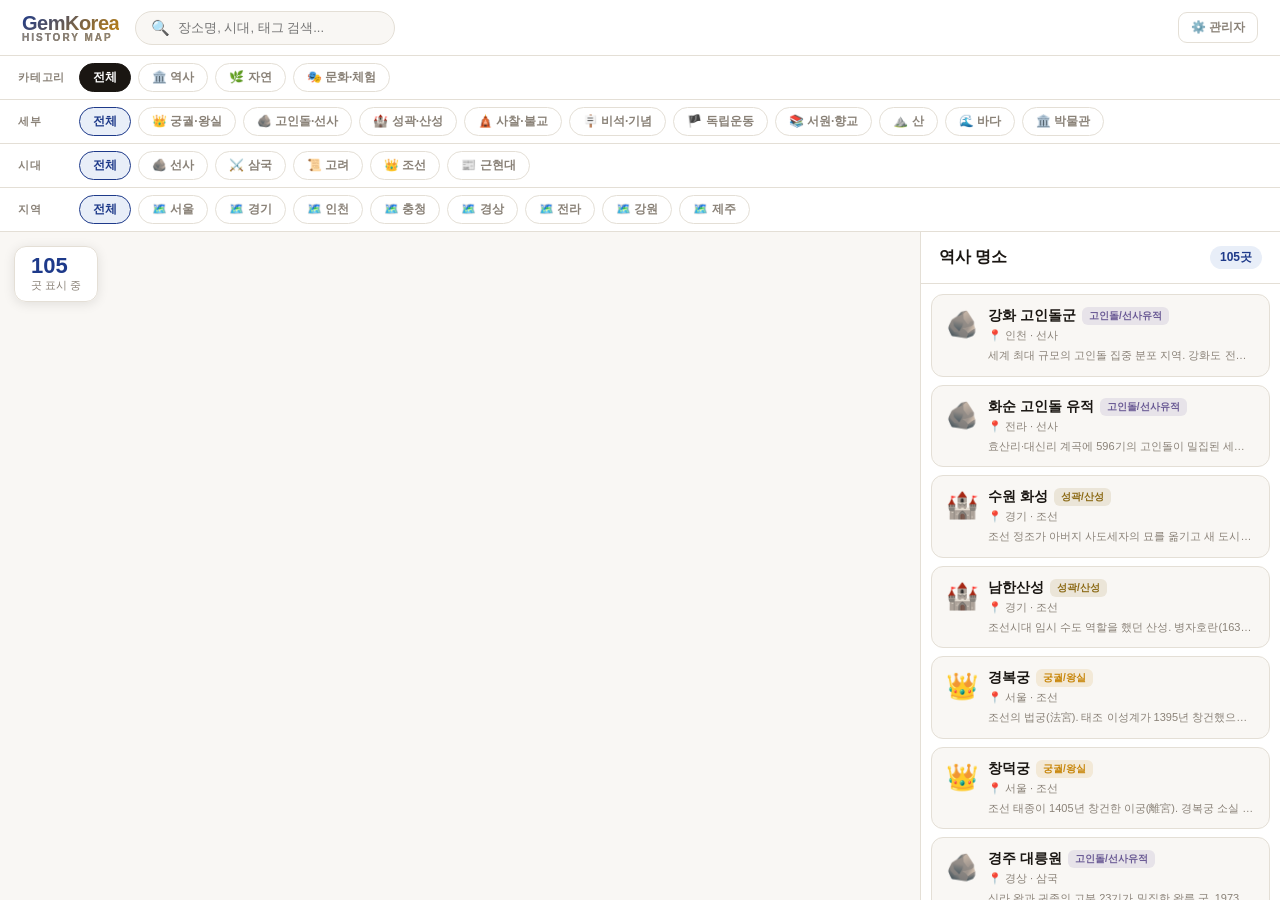
==== commit 5c036ac2: "feat: 지역 경계 강조 기능 추가 (GeoJSON 8개 지역 + Naver Maps Polygon)" ====
--- a/index.html
+++ b/index.html
@@ -232,14 +232,14 @@
   <div class="filter-row">
     <span class="filter-label">지역</span>
     <button class="f-btn act" data-region="all" onclick="setRegion(this)">전체</button>
-    <button class="f-btn" data-region="서울"     onclick="setRegion(this)">서울</button>
-    <button class="f-btn" data-region="경기"     onclick="setRegion(this)">경기</button>
-    <button class="f-btn" data-region="인천"     onclick="setRegion(this)">인천</button>
-    <button class="f-btn" data-region="충청"     onclick="setRegion(this)">충청</button>
-    <button class="f-btn" data-region="경상"     onclick="setRegion(this)">경상</button>
-    <button class="f-btn" data-region="전라"     onclick="setRegion(this)">전라</button>
-    <button class="f-btn" data-region="강원"     onclick="setRegion(this)">강원</button>
-    <button class="f-btn" data-region="제주"     onclick="setRegion(this)">제주</button>
+    <button class="f-btn" data-region="서울" onclick="setRegion(this)">🗺️ 서울</button>
+    <button class="f-btn" data-region="경기" onclick="setRegion(this)">🗺️ 경기</button>
+    <button class="f-btn" data-region="인천" onclick="setRegion(this)">🗺️ 인천</button>
+    <button class="f-btn" data-region="충청" onclick="setRegion(this)">🗺️ 충청</button>
+    <button class="f-btn" data-region="경상" onclick="setRegion(this)">🗺️ 경상</button>
+    <button class="f-btn" data-region="전라" onclick="setRegion(this)">🗺️ 전라</button>
+    <button class="f-btn" data-region="강원" onclick="setRegion(this)">🗺️ 강원</button>
+    <button class="f-btn" data-region="제주" onclick="setRegion(this)">🗺️ 제주</button>
   </div>
 </div>
 
@@ -315,6 +315,26 @@
 let places=[],map,naverMarkers=[];
 let fMain='all',fSub='all',fEra='all',fRegion='all',fSearch='';
 let selectedId=null;
+let regionPolygon=null;
+
+/* 지역 필터 키 → GeoJSON 파일명 매핑 */
+const REGION_FILES={
+  '서울':'seoul','경기':'gyeonggi','인천':'incheon',
+  '충청':'chungcheong','경상':'gyeongsang','전라':'jeolla',
+  '강원':'gangwon','제주':'jeju'
+};
+
+/* 지역별 색상 (상위 카테고리 색상과 구분) */
+const REGION_COLORS={
+  '서울':  {fill:'#1e3a8a',stroke:'#1e3a8a'},
+  '경기':  {fill:'#2d6a4f',stroke:'#2d6a4f'},
+  '인천':  {fill:'#0077b6',stroke:'#0077b6'},
+  '충청':  {fill:'#7c5c3a',stroke:'#7c5c3a'},
+  '경상':  {fill:'#6b5b95',stroke:'#6b5b95'},
+  '전라':  {fill:'#d4380d',stroke:'#d4380d'},
+  '강원':  {fill:'#2d6a4f',stroke:'#2d6a4f'},
+  '제주':  {fill:'#0096c7',stroke:'#0096c7'}
+};
 
 async function init(){
   // 데이터 로드 (서버 실행 중일 때만 fetch 가능)
@@ -362,7 +382,68 @@
 }
 function setSub(el){fSub=el.dataset.sub;document.querySelectorAll('[data-sub]').forEach(b=>b.classList.remove('act'));el.classList.add('act');render();}
 function setEra(el){fEra=el.dataset.era;document.querySelectorAll('[data-era]').forEach(b=>b.classList.remove('act'));el.classList.add('act');render();}
-function setRegion(el){fRegion=el.dataset.region;document.querySelectorAll('[data-region]').forEach(b=>b.classList.remove('act'));el.classList.add('act');render();}
+function setRegion(el){
+  fRegion=el.dataset.region;
+  document.querySelectorAll('[data-region]').forEach(b=>b.classList.remove('act'));
+  el.classList.add('act');
+  showRegionBoundary(fRegion);
+  render();
+}
+
+/* 지역 경계 초기화 */
+function clearRegionPolygon(){
+  if(regionPolygon){
+    if(Array.isArray(regionPolygon)){
+      regionPolygon.forEach(p=>p.setMap(null));
+    } else {
+      regionPolygon.setMap(null);
+    }
+    regionPolygon=null;
+  }
+}
+
+/* 지역 경계 표시 */
+async function showRegionBoundary(regionKey){
+  clearRegionPolygon();
+  if(regionKey==='all'||!REGION_FILES[regionKey]||typeof naver==='undefined') return;
+
+  const col = REGION_COLORS[regionKey]||{fill:'#1e3a8a',stroke:'#1e3a8a'};
+
+  try{
+    const res = await fetch('data/geojson/'+REGION_FILES[regionKey]+'.geojson');
+    if(!res.ok) throw new Error('GeoJSON 로드 실패');
+    const geojson = await res.json();
+
+    const geomType = geojson.geometry.type;
+    const coordSets = geomType==='MultiPolygon'
+      ? geojson.geometry.coordinates.map(p=>p[0])
+      : [geojson.geometry.coordinates[0]];
+
+    const polygons = coordSets.map(coords=>{
+      const paths = coords.map(c=>new naver.maps.LatLng(c[1],c[0]));
+      return new naver.maps.Polygon({
+        map,
+        paths,
+        strokeColor: col.stroke,
+        strokeOpacity: 0.75,
+        strokeWeight: 2.5,
+        strokeStyle: 'solid',
+        fillColor: col.fill,
+        fillOpacity: 0.10
+      });
+    });
+
+    regionPolygon = polygons.length===1 ? polygons[0] : polygons;
+
+    /* 선택 지역으로 지도 이동 */
+    const bounds = new naver.maps.LatLngBounds();
+    coordSets.flat().forEach(c=>bounds.extend(new naver.maps.LatLng(c[1],c[0])));
+    map.fitBounds(bounds, {top:60,right:40,bottom:60,left:40});
+
+  }catch(e){
+    console.warn('지역 경계 표시 실패:', regionKey, e.message);
+  }
+}
 
 function getFiltered(){
   return places.filter(p=>{
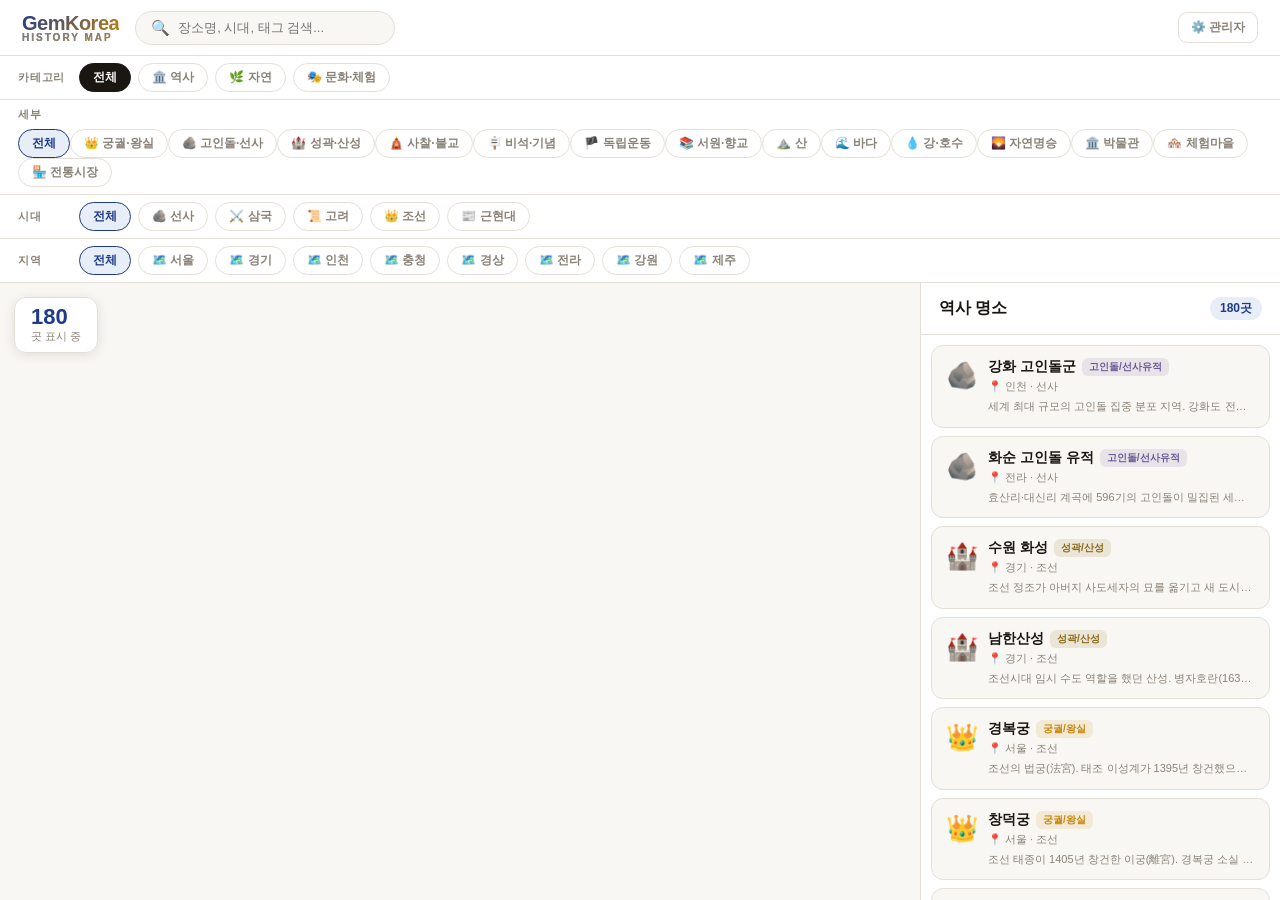
==== commit 72464fb0: "feat: 3개 카테고리 구조 확장 — 역사/자연/문화·체험 필터 동적화 + 서치 범위 정의" ====
--- a/index.html
+++ b/index.html
@@ -4,7 +4,7 @@
 <meta charset="UTF-8">
 <meta name="viewport" content="width=device-width, initial-scale=1.0">
 <title>GemKorea — 대한민국 역사 여행 지도</title>
-<script src="https://oapi.map.naver.com/openapi/v3/maps.js?ncpKeyId=y60jsyh564"></script>
+<script src="https://oapi.map.naver.com/openapi/v3/maps.js?ncpKeyId=y60jsyh564&submodules=geocoder"></script>
 <style>
 :root {
   --bg:#f9f7f4; --surface:#fff; --border:#e4dfd6;
@@ -203,20 +203,10 @@
     <button class="f-btn"              data-main="자연"       onclick="setMain(this)">🌿 자연</button>
     <button class="f-btn"              data-main="문화/체험"  onclick="setMain(this)">🎭 문화·체험</button>
   </div>
-  <!-- 세부 카테고리 -->
-  <div class="filter-row">
+  <!-- 세부 카테고리 (상위 카테고리에 따라 동적 변경) -->
+  <div class="filter-row" id="sub-filter-row">
     <span class="filter-label">세부</span>
-    <button class="f-btn act" data-sub="all"             onclick="setSub(this)">전체</button>
-    <button class="f-btn" data-sub="궁궐/왕실"           onclick="setSub(this)">👑 궁궐·왕실</button>
-    <button class="f-btn" data-sub="고인돌/선사유적"      onclick="setSub(this)">🪨 고인돌·선사</button>
-    <button class="f-btn" data-sub="성곽/산성"           onclick="setSub(this)">🏰 성곽·산성</button>
-    <button class="f-btn" data-sub="사찰/불교유산"        onclick="setSub(this)">🛕 사찰·불교</button>
-    <button class="f-btn" data-sub="비석/기념유산"        onclick="setSub(this)">🪧 비석·기념</button>
-    <button class="f-btn" data-sub="독립운동/근현대"      onclick="setSub(this)">🏴 독립운동</button>
-    <button class="f-btn" data-sub="고택/서원/향교"       onclick="setSub(this)">📚 서원·향교</button>
-    <button class="f-btn" data-sub="산"                  onclick="setSub(this)">⛰️ 산</button>
-    <button class="f-btn" data-sub="바다/해변"            onclick="setSub(this)">🌊 바다</button>
-    <button class="f-btn" data-sub="박물관"               onclick="setSub(this)">🏛️ 박물관</button>
+    <span id="sub-btns"></span>
   </div>
   <!-- 시대 -->
   <div class="filter-row">
@@ -281,6 +271,46 @@
 </div>
 
 <script>
+/* 카테고리별 세부 필터 정의 */
+const SUB_FILTERS = {
+  'all': [
+    {v:'all',l:'전체'},
+    {v:'궁궐/왕실',l:'👑 궁궐·왕실'},{v:'고인돌/선사유적',l:'🪨 고인돌·선사'},{v:'성곽/산성',l:'🏰 성곽·산성'},
+    {v:'사찰/불교유산',l:'🛕 사찰·불교'},{v:'비석/기념유산',l:'🪧 비석·기념'},{v:'독립운동/근현대',l:'🏴 독립운동'},
+    {v:'고택/서원/향교',l:'📚 서원·향교'},
+    {v:'산',l:'⛰️ 산'},{v:'바다/해변',l:'🌊 바다'},{v:'강/호수',l:'💧 강·호수'},{v:'자연명승',l:'🌄 자연명승'},
+    {v:'박물관',l:'🏛️ 박물관'},{v:'체험마을',l:'🏘️ 체험마을'},{v:'전통시장',l:'🏪 전통시장'}
+  ],
+  '역사': [
+    {v:'all',l:'전체'},
+    {v:'궁궐/왕실',l:'👑 궁궐·왕실'},{v:'고인돌/선사유적',l:'🪨 고인돌·선사'},
+    {v:'성곽/산성',l:'🏰 성곽·산성'},{v:'사찰/불교유산',l:'🛕 사찰·불교'},
+    {v:'비석/기념유산',l:'🪧 비석·기념'},{v:'독립운동/근현대',l:'🏴 독립운동'},
+    {v:'고택/서원/향교',l:'📚 서원·향교'}
+  ],
+  '자연': [
+    {v:'all',l:'전체'},
+    {v:'산',l:'⛰️ 산'},{v:'바다/해변',l:'🌊 바다·해변'},
+    {v:'강/호수',l:'💧 강·호수'},{v:'숲/공원',l:'🌲 숲·공원'},
+    {v:'폭포',l:'💦 폭포'},{v:'동굴',l:'🕳️ 동굴'},{v:'섬',l:'🏝️ 섬'},
+    {v:'자연명승',l:'🌄 자연명승'},{v:'일출/일몰 명소',l:'🌅 일출·일몰'},{v:'계절 명소',l:'🌸 계절 명소'}
+  ],
+  '문화/체험': [
+    {v:'all',l:'전체'},
+    {v:'전통시장',l:'🏪 전통시장'},{v:'박물관',l:'🏛️ 박물관'},{v:'미술관',l:'🎨 미술관'},
+    {v:'체험마을',l:'🏘️ 체험마을'},{v:'축제',l:'🎉 축제'},{v:'전통문화 체험',l:'🎎 전통체험'},
+    {v:'공방 체험',l:'🏺 공방'},{v:'지역 먹거리',l:'🍜 먹거리'},{v:'로컬 여행 코스',l:'🚶 로컬코스'},{v:'가족 체험',l:'👨‍👩‍👧 가족체험'}
+  ]
+};
+
+function renderSubFilter() {
+  const subs = SUB_FILTERS[fMain] || SUB_FILTERS['all'];
+  const wrap = document.getElementById('sub-btns');
+  wrap.innerHTML = subs.map(s =>
+    `<button class="f-btn${fSub===s.v?' act':''}" data-sub="${s.v}" onclick="setSub(this)">${s.l}</button>`
+  ).join('');
+}
+
 const SUB_COLOR={
   '궁궐/왕실':'#C8860A','고인돌/선사유적':'#6B5B95','성곽/산성':'#8B6914',
   '사찰/불교유산':'#D4380D','비석/기념유산':'#495057','독립운동/근현대':'#1B4332',
@@ -336,39 +366,63 @@
   '제주':  {fill:'#0096c7',stroke:'#0096c7'}
 };
 
+/* 네이버 지도 준비 완료 후 실행되는 전역 콜백 */
+function naverMapsReady(){
+  try{
+    map=new naver.maps.Map('naver-map',{
+      center:new naver.maps.LatLng(36.2,127.9),zoom:7,
+      mapTypeControl:false,scaleControl:false,mapDataControl:false
+    });
+    render(); // 지도 생성 후 마커 렌더
+  }catch(e){
+    console.error('네이버 지도 초기화 실패:',e);
+    showMapError('지도 초기화 오류: '+e.message);
+  }
+}
+
+function showMapError(msg){
+  document.getElementById('naver-map').innerHTML=
+    '<div style="display:flex;align-items:center;justify-content:center;height:100%;flex-direction:column;gap:12px;color:#8a8278;font-size:14px;padding:20px;text-align:center;">'
+    +'<div style="font-size:48px;">🗺️</div>'
+    +'<div style="font-weight:700;">네이버 지도 로딩 실패</div>'
+    +'<div style="font-size:12px;line-height:1.8;">'+msg+'<br>네이버 클라우드 콘솔 → Maps → 서비스 URL 확인</div>'
+    +'</div>';
+}
+
 async function init(){
-  // 데이터 로드 (서버 실행 중일 때만 fetch 가능)
+  // 데이터 로드
   try{
     const r=await fetch('data/heritage_all.json');
     if(r.ok) places=await r.json();
-    else throw new Error('fetch 실패');
+    else throw new Error('HTTP '+r.status);
   }catch(e){
-    console.warn('데이터 로드 실패 (로컬 서버 필요): server.py 실행 후 http://localhost:4000 접속');
+    console.warn('데이터 로드 실패:', e.message, '→ http://localhost:4000 또는 GitHub Pages에서 접속');
     places=[];
   }
 
-  // 네이버 지도 초기화
-  if(typeof naver!=='undefined' && naver.maps){
-    try{
-      map=new naver.maps.Map('naver-map',{
-        center:new naver.maps.LatLng(36.2,127.9),zoom:7,
-        mapTypeControl:false,scaleControl:false,mapDataControl:false
-      });
-    }catch(e){
-      console.warn('네이버 지도 초기화 실패 — API 도메인 확인 필요:', e);
-      document.getElementById('naver-map').innerHTML=
-        '<div style="display:flex;align-items:center;justify-content:center;height:100%;flex-direction:column;gap:12px;color:#8a8278;font-size:14px;">'
-        +'<div style="font-size:48px;">🗺️</div>'
-        +'<div style="font-weight:700;">네이버 지도 로딩 실패</div>'
-        +'<div style="font-size:12px;">API 키 도메인에 localhost:4000 추가 필요<br>또는 GitHub Pages(bobae-gem.github.io)에서 확인</div>'
-        +'</div>';
-    }
+  // 네이버 지도: 이미 로드됐으면 바로 초기화, 아니면 콜백 대기
+  if(typeof naver!=='undefined' && naver.maps && naver.maps.Map){
+    naverMapsReady();
   } else {
-    console.warn('naver.maps 미로드 — 네이버 지도 API 스크립트 확인');
+    // 아직 로드 중 — 최대 5초 대기
+    let waited=0;
+    const check=setInterval(()=>{
+      waited+=200;
+      if(typeof naver!=='undefined' && naver.maps && naver.maps.Map){
+        clearInterval(check);
+        naverMapsReady();
+      } else if(waited>=5000){
+        clearInterval(check);
+        showMapError('네이버 지도 스크립트 로드 실패<br>인터넷 연결 또는 API 키를 확인해 주세요');
+      }
+    },200);
   }
 
-  render();
+  // 초기 세부 필터 렌더
+  renderSubFilter();
+  // 검색 이벤트 (지도와 독립)
   document.getElementById('search-input').addEventListener('input',e=>{fSearch=e.target.value.trim();render();});
+  render(); // 사이드 패널은 지도 없이도 표시
 }
 
 function setMain(el){
@@ -376,11 +430,15 @@
   document.querySelectorAll('[data-main]').forEach(b=>b.className='f-btn');
   const cls=fMain==='all'?'act-all':fMain==='역사'?'act-history':fMain==='자연'?'act-nature':'act-culture';
   el.classList.add(cls);
-  document.querySelectorAll('[data-sub]').forEach(b=>b.classList.remove('act'));
-  document.querySelector('[data-sub="all"]').classList.add('act');
+  renderSubFilter();
   render();
 }
-function setSub(el){fSub=el.dataset.sub;document.querySelectorAll('[data-sub]').forEach(b=>b.classList.remove('act'));el.classList.add('act');render();}
+function setSub(el){
+  fSub=el.dataset.sub;
+  document.querySelectorAll('#sub-btns .f-btn').forEach(b=>b.classList.remove('act'));
+  el.classList.add('act');
+  render();
+}
 function setEra(el){fEra=el.dataset.era;document.querySelectorAll('[data-era]').forEach(b=>b.classList.remove('act'));el.classList.add('act');render();}
 function setRegion(el){
   fRegion=el.dataset.region;
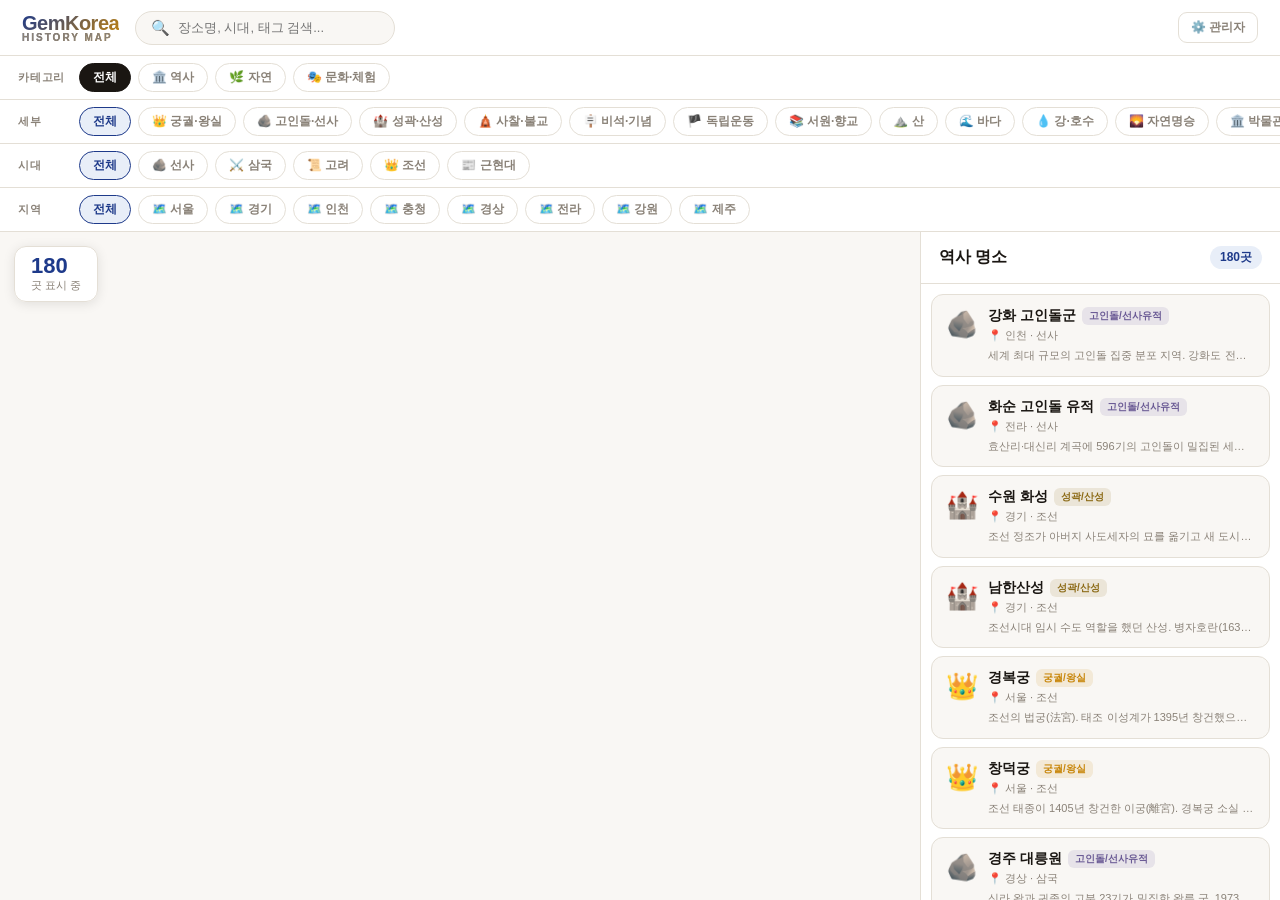
==== commit c9c2f41f: "feat: 문화·체험 서브카테고리 전면 확장 — 28가지 체험 유형 추가" ====
--- a/index.html
+++ b/index.html
@@ -59,8 +59,12 @@
 .filter-row{
   display:flex;align-items:center;gap:7px;
   padding:7px 18px;border-bottom:1px solid var(--border);
-  flex-wrap:wrap;min-height:42px;
-}
+  flex-wrap:nowrap;min-height:42px;overflow-x:auto;
+  scrollbar-width:none;
+}
+.filter-row::-webkit-scrollbar{display:none;}
+#sub-filter-row{flex-wrap:nowrap;overflow-x:auto;}
+#sub-btns{display:flex;gap:7px;flex-wrap:nowrap;}
 .filter-row:last-child{border-bottom:none;}
 .filter-label{
   font-size:11px;font-weight:800;color:var(--muted);
@@ -297,9 +301,16 @@
   ],
   '문화/체험': [
     {v:'all',l:'전체'},
-    {v:'전통시장',l:'🏪 전통시장'},{v:'박물관',l:'🏛️ 박물관'},{v:'미술관',l:'🎨 미술관'},
-    {v:'체험마을',l:'🏘️ 체험마을'},{v:'축제',l:'🎉 축제'},{v:'전통문화 체험',l:'🎎 전통체험'},
-    {v:'공방 체험',l:'🏺 공방'},{v:'지역 먹거리',l:'🍜 먹거리'},{v:'로컬 여행 코스',l:'🚶 로컬코스'},{v:'가족 체험',l:'👨‍👩‍👧 가족체험'}
+    {v:'전통시장',l:'🏪 전통시장'},{v:'지역 먹거리',l:'🍜 먹거리'},{v:'전통주 체험',l:'🍶 전통주'},
+    {v:'박물관',l:'🏛️ 박물관'},{v:'미술관',l:'🎨 미술관'},{v:'과학관',l:'🔭 과학관'},
+    {v:'한복 체험',l:'👘 한복'},{v:'전통음식 체험',l:'🍱 전통음식'},{v:'도예/공방 체험',l:'🏺 공방'},
+    {v:'한지/서예 체험',l:'✍️ 한지·서예'},{v:'국궁/활쏘기 체험',l:'🏹 국궁'},{v:'탈춤/풍물 체험',l:'🎭 탈춤·풍물'},
+    {v:'차 체험',l:'🍵 다도'},{v:'사찰 체험',l:'🛕 템플스테이'},{v:'한옥 숙박',l:'🏘️ 한옥숙박'},
+    {v:'농촌 체험',l:'🌾 농촌'},{v:'어촌 체험',l:'🐟 어촌'},{v:'해녀 체험',l:'🤿 해녀'},{v:'갯벌 체험',l:'🦀 갯벌'},
+    {v:'축제',l:'🎉 축제'},{v:'공연/전시',l:'🎪 공연·전시'},
+    {v:'트레킹/둘레길',l:'🚶 트레킹'},{v:'캠핑',l:'⛺ 캠핑'},{v:'해양 스포츠 체험',l:'🌊 해양스포츠'},
+    {v:'가족 체험',l:'👨‍👩‍👧 가족'},{v:'어린이 체험',l:'🧒 어린이'},
+    {v:'체험마을',l:'🏡 체험마을'},{v:'로컬 여행 코스',l:'🗺️ 로컬코스'}
   ]
 };
 
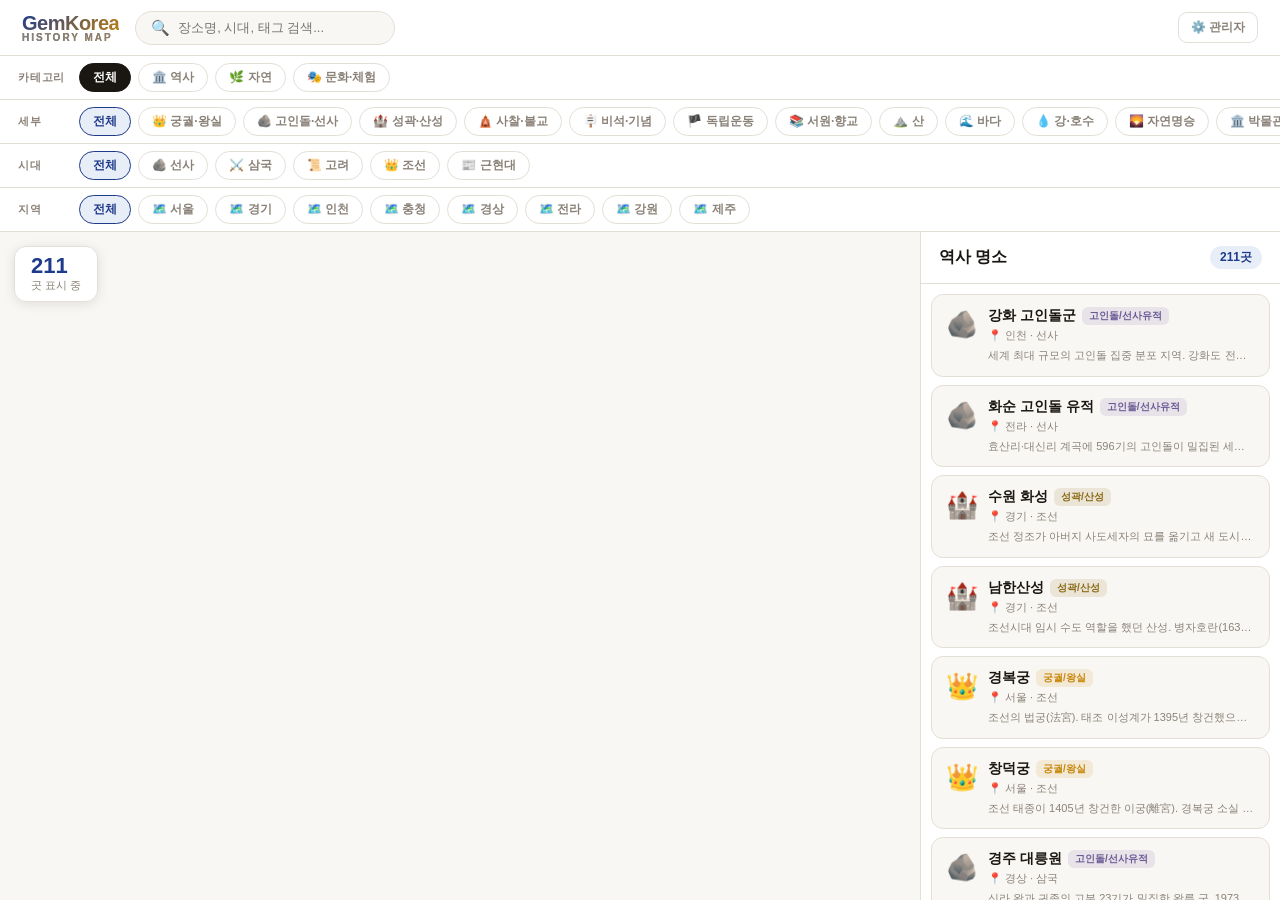
==== commit 4f45f836: "feat: 체험 마커 지도 표시 — experiences.json 로드 + 오렌지 사각 배지 구분 + 팝업 가격·예약·운영상태 표시" ====
--- a/index.html
+++ b/index.html
@@ -260,6 +260,7 @@
         </div>
       </div>
       <div class="pp-tags" id="pp-tags"></div>
+      <div id="pp-exp-info" style="display:none;margin-bottom:10px;"></div>
       <div class="pp-btns" id="pp-btns"></div>
     </div>
   </div>
@@ -353,7 +354,7 @@
   '근대':'근현대','현대':'근현대'
 };
 
-let places=[],map,naverMarkers=[];
+let places=[],experiences=[],map,naverMarkers=[];
 let fMain='all',fSub='all',fEra='all',fRegion='all',fSearch='';
 let selectedId=null;
 let regionPolygon=null;
@@ -401,13 +402,41 @@
 }
 
 async function init(){
-  // 데이터 로드
+  // 역사/자연 데이터 + 체험 데이터 동시 로드
   try{
-    const r=await fetch('data/heritage_all.json');
-    if(r.ok) places=await r.json();
-    else throw new Error('HTTP '+r.status);
+    const [hr, er] = await Promise.all([
+      fetch('data/heritage_all.json'),
+      fetch('data/experiences.json').catch(()=>({ok:false}))
+    ]);
+    if(hr.ok) places = await hr.json();
+    if(er.ok){
+      const expLib = await er.json();
+      // experiences.json → places 배열 형태로 변환
+      experiences = (expLib.experiences||[]).map(e=>({
+        place_id: e.experience_id,
+        name: e.name,
+        category_main: '문화/체험',
+        category_sub: e.category_sub,
+        category_detail: e.category_detail,
+        period_category: '현대',
+        region: e.region_sub || e.region_main,
+        address: e.address,
+        lat: e.lat, lng: e.lng,
+        short_description: e.short_description,
+        tags: e.tags||[],
+        source_urls: e.source_urls||[],
+        data_confidence: e.data_confidence,
+        content_link: {has_video:false},
+        status:{map_displayable:true,map_status:'published'},
+        _isExperience: true,  // 체험 마커 구분 플래그
+        _price: e.price,
+        _duration: e.duration,
+        _reservation: e.reservation_required,
+        _opStatus: e.operation_status
+      }));
+    }
   }catch(e){
-    console.warn('데이터 로드 실패:', e.message, '→ http://localhost:4000 또는 GitHub Pages에서 접속');
+    console.warn('데이터 로드 실패:', e.message);
     places=[];
   }
 
@@ -514,13 +543,25 @@
   }
 }
 
+function getAllPlaces(){
+  // 역사/자연 + 체험 합산 (문화/체험 필터 선택 시 체험만, 전체면 모두)
+  if(fMain==='문화/체험') return experiences.filter(e=>e.lat&&e.lng);
+  if(fMain==='all') return [...places, ...experiences.filter(e=>e.lat&&e.lng)];
+  return places;
+}
+
 function getFiltered(){
-  return places.filter(p=>{
+  return getAllPlaces().filter(p=>{
     if(fMain!=='all'&&p.category_main!==fMain)return false;
     if(fSub!=='all'&&p.category_sub!==fSub)return false;
-    if(fEra!=='all'&&(ERA_MAP[p.period_category]||p.period_category)!==fEra)return false;
+    if(fEra!=='all'){
+      // 체험은 시대 필터 미적용
+      if(!p._isExperience){
+        if((ERA_MAP[p.period_category]||p.period_category)!==fEra)return false;
+      }
+    }
     if(fRegion!=='all'&&(REGION_MAP[p.region]||p.region)!==fRegion)return false;
-    if(fSearch){const q=fSearch.toLowerCase();const h=[p.name,p.region,p.short_description,...(p.tags||[]),p.period_category].join(' ').toLowerCase();if(!h.includes(q))return false;}
+    if(fSearch){const q=fSearch.toLowerCase();const h=[p.name,p.region,p.short_description,...(p.tags||[])].join(' ').toLowerCase();if(!h.includes(q))return false;}
     return true;
   });
 }
@@ -537,15 +578,22 @@
   if(!map||typeof naver==='undefined')return;
   f.forEach(p=>{
     if(!p.lat||!p.lng)return;
-    const col=SUB_COLOR[p.category_sub]||'#888';
-    const ico=SUB_ICON[p.category_sub]||'📍';
-    const dot=p.content_link?.has_video?'<span style="width:6px;height:6px;background:#ff0000;border-radius:50%;display:inline-block;margin-left:3px;vertical-align:middle;"></span>':'';
+    let markerHtml;
+    if(p._isExperience){
+      // 체험 마커 — 오렌지 육각형 스타일 (역사 마커와 구분)
+      const ico=SUB_ICON[p.category_sub]||'🎭';
+      const opDot = p._opStatus==='active'?'<span style="width:6px;height:6px;background:#4a8;border-radius:50%;display:inline-block;margin-left:3px;"></span>':'';
+      markerHtml=`<div style="background:#c8860a;color:#fff;padding:5px 11px;border-radius:8px;font-size:11px;font-weight:700;white-space:nowrap;box-shadow:0 2px 10px rgba(0,0,0,.22);display:flex;align-items:center;gap:3px;border:2px solid rgba(255,255,255,.4);">${ico} ${p.name}${opDot}</div>`;
+    } else {
+      // 역사/자연 마커 — 기존 pill 스타일
+      const col=SUB_COLOR[p.category_sub]||'#888';
+      const ico=SUB_ICON[p.category_sub]||'📍';
+      const dot=p.content_link?.has_video?'<span style="width:6px;height:6px;background:#ff0000;border-radius:50%;display:inline-block;margin-left:3px;vertical-align:middle;"></span>':'';
+      markerHtml=`<div style="background:${col};color:#fff;padding:5px 11px;border-radius:18px;font-size:12px;font-weight:700;white-space:nowrap;box-shadow:0 2px 10px rgba(0,0,0,.22);display:flex;align-items:center;gap:3px;">${ico} ${p.name}${dot}</div>`;
+    }
     const mk=new naver.maps.Marker({
       position:new naver.maps.LatLng(p.lat,p.lng),map,title:p.name,
-      icon:{
-        content:`<div style="background:${col};color:#fff;padding:5px 11px;border-radius:18px;font-size:12px;font-weight:700;white-space:nowrap;box-shadow:0 2px 10px rgba(0,0,0,.22);display:flex;align-items:center;gap:3px;">${ico} ${p.name}${dot}</div>`,
-        anchor:new naver.maps.Point(40,15)
-      }
+      icon:{ content:markerHtml, anchor:new naver.maps.Point(40,15) }
     });
     naver.maps.Event.addListener(mk,'click',()=>showPopup(p));
     naverMarkers.push(mk);
@@ -563,10 +611,13 @@
       <div class="sc-body">
         <div class="sc-top">
           <div class="sc-name">${p.name}</div>
-          <span class="sc-badge" style="background:${col}20;color:${col};">${p.category_sub||''}</span>
+          ${p._isExperience
+            ? `<span class="sc-badge" style="background:#c8860a20;color:#c8860a;border:1px solid rgba(200,134,10,.3);">🎭 체험</span>`
+            : `<span class="sc-badge" style="background:${col}20;color:${col};">${p.category_sub||''}</span>`
+          }
           ${p.content_link?.has_video?'<div class="sc-video" title="숏츠 있음"></div>':''}
         </div>
-        <div class="sc-meta">📍 ${REGION_MAP[p.region]||p.region} · ${ERA_MAP[p.period_category]||p.period_category}</div>
+        <div class="sc-meta">📍 ${REGION_MAP[p.region]||p.region} · ${p._isExperience?'체험':ERA_MAP[p.period_category]||p.period_category}</div>
         <div class="sc-desc">${p.short_description||''}</div>
       </div>
     </div>`;
@@ -598,6 +649,24 @@
 
   document.getElementById('pp-tags').innerHTML=(p.tags||[]).map(t=>`<span class="pp-tag">#${t}</span>`).join('');
 
+  // 체험 전용 추가 정보
+  const expInfoEl = document.getElementById('pp-exp-info');
+  if(expInfoEl){
+    if(p._isExperience){
+      const opLabel={'active':'✅ 운영 중','temporarily_closed':'⚠️ 임시휴무','ended':'❌ 종료','unknown':'❓ 미확인','needs_check':'🔍 확인 필요'};
+      expInfoEl.style.display='block';
+      expInfoEl.innerHTML=`
+        <div style="background:var(--gold-soft,#fef3e0);border:1px solid rgba(200,134,10,.2);border-radius:10px;padding:10px 12px;font-size:12px;">
+          ${p._price?`<div style="margin-bottom:4px;">💰 ${p._price}</div>`:''}
+          ${p._duration?`<div style="margin-bottom:4px;">⏱️ 소요 ${p._duration}</div>`:''}
+          ${p._reservation?`<div style="margin-bottom:4px;">📋 예약 필요</div>`:'<div style="margin-bottom:4px;">🚶 예약 불필요</div>'}
+          ${p._opStatus?`<div style="font-weight:700;color:var(--orange,#c8860a);">${opLabel[p._opStatus]||''}</div>`:''}
+        </div>`;
+    } else {
+      expInfoEl.style.display='none';
+    }
+  }
+
   const cl=p.content_link;
   const videoUrl=cl?.youtube_url||cl?.instagram_url||cl?.tiktok_url||'';
   const videoBg=cl?.youtube_url?'#ff0000':cl?.instagram_url?'#E1306C':'#010101';
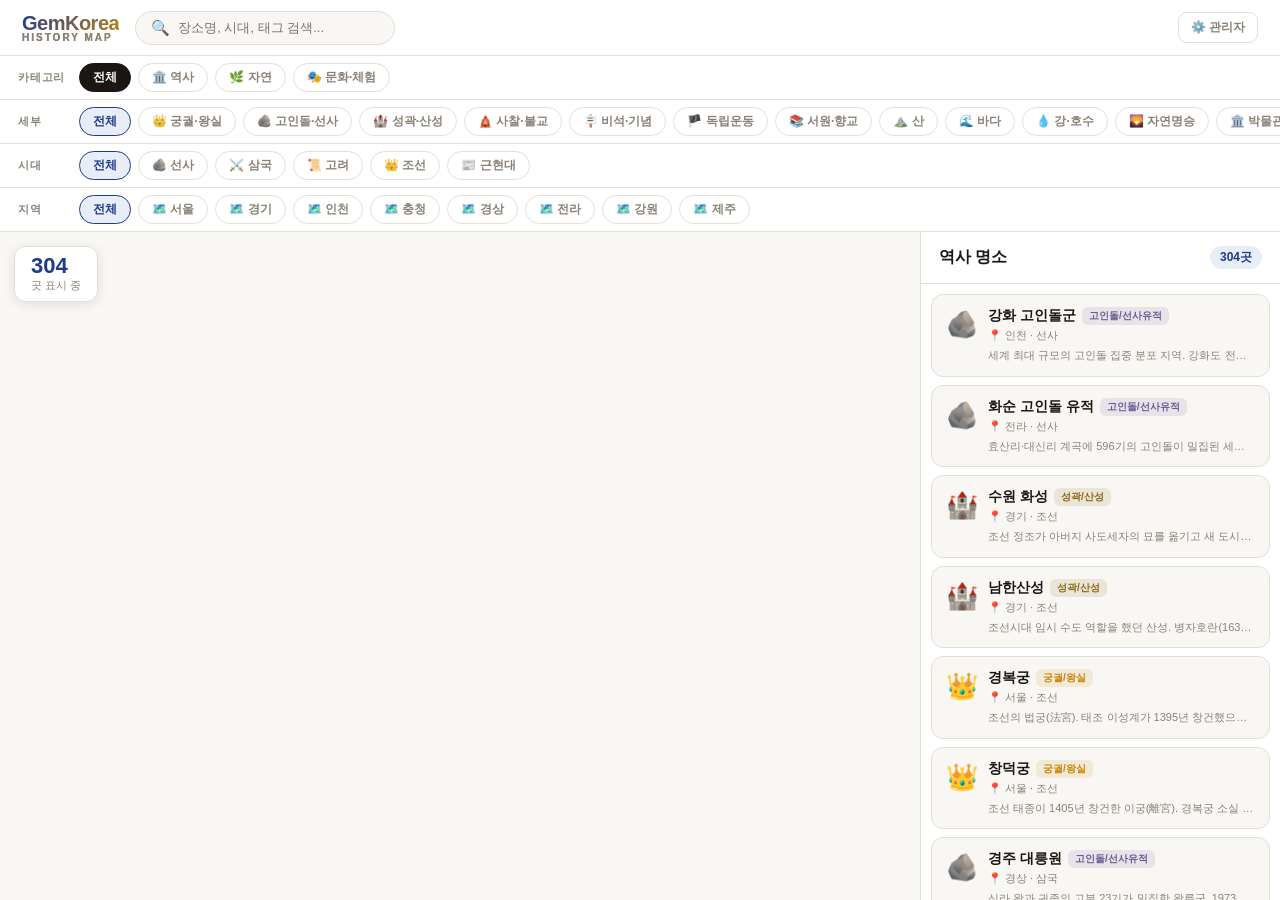
==== commit e4de2913: "fix: 자연 서브카테고리 아이콘·색상 추가 (폭포💦·동굴🕳️·섬🏝️·일출🌅·계절🌸)" ====
--- a/index.html
+++ b/index.html
@@ -326,16 +326,21 @@
 const SUB_COLOR={
   '궁궐/왕실':'#C8860A','고인돌/선사유적':'#6B5B95','성곽/산성':'#8B6914',
   '사찰/불교유산':'#D4380D','비석/기념유산':'#495057','독립운동/근현대':'#1B4332',
-  '고택/서원/향교':'#2D6A4F','산':'#2D6A4F','바다/해변':'#0077B6',
-  '강/호수':'#0096C7','숲/공원':'#52B788','자연명승':'#40916C',
+  '고택/서원/향교':'#2D6A4F',
+  '산':'#2D6A4F','바다/해변':'#0077B6','강/호수':'#0096C7',
+  '숲/공원':'#52B788','폭포':'#1D8348','동굴':'#5D6D7E',
+  '섬':'#1A8FC1','자연명승':'#40916C','일출/일몰 명소':'#E67E22','계절 명소':'#E91E63',
   '전통시장':'#E76F51','체험마을':'#F4A261','박물관':'#1e3a8a',
   '축제':'#b8860b','전통문화 체험':'#E76F51'
 };
 const SUB_ICON={
   '궁궐/왕실':'👑','고인돌/선사유적':'🪨','성곽/산성':'🏰',
   '사찰/불교유산':'🛕','비석/기념유산':'🪧','독립운동/근현대':'🏴',
-  '고택/서원/향교':'📚','산':'⛰️','바다/해변':'🌊','강/호수':'💧',
-  '숲/공원':'🌲','자연명승':'🌄','전통시장':'🏪','체험마을':'🏘️',
+  '고택/서원/향교':'📚',
+  '산':'⛰️','바다/해변':'🌊','강/호수':'💧',
+  '숲/공원':'🌲','폭포':'💦','동굴':'🕳️',
+  '섬':'🏝️','자연명승':'🌄','일출/일몰 명소':'🌅','계절 명소':'🌸',
+  '전통시장':'🏪','체험마을':'🏘️',
   '박물관':'🏛️','축제':'🎉','전통문화 체험':'🎨'
 };
 const MAIN_COLOR={'역사':'#7c5c3a','자연':'#4a8c5c','문화/체험':'#1e3a8a'};
